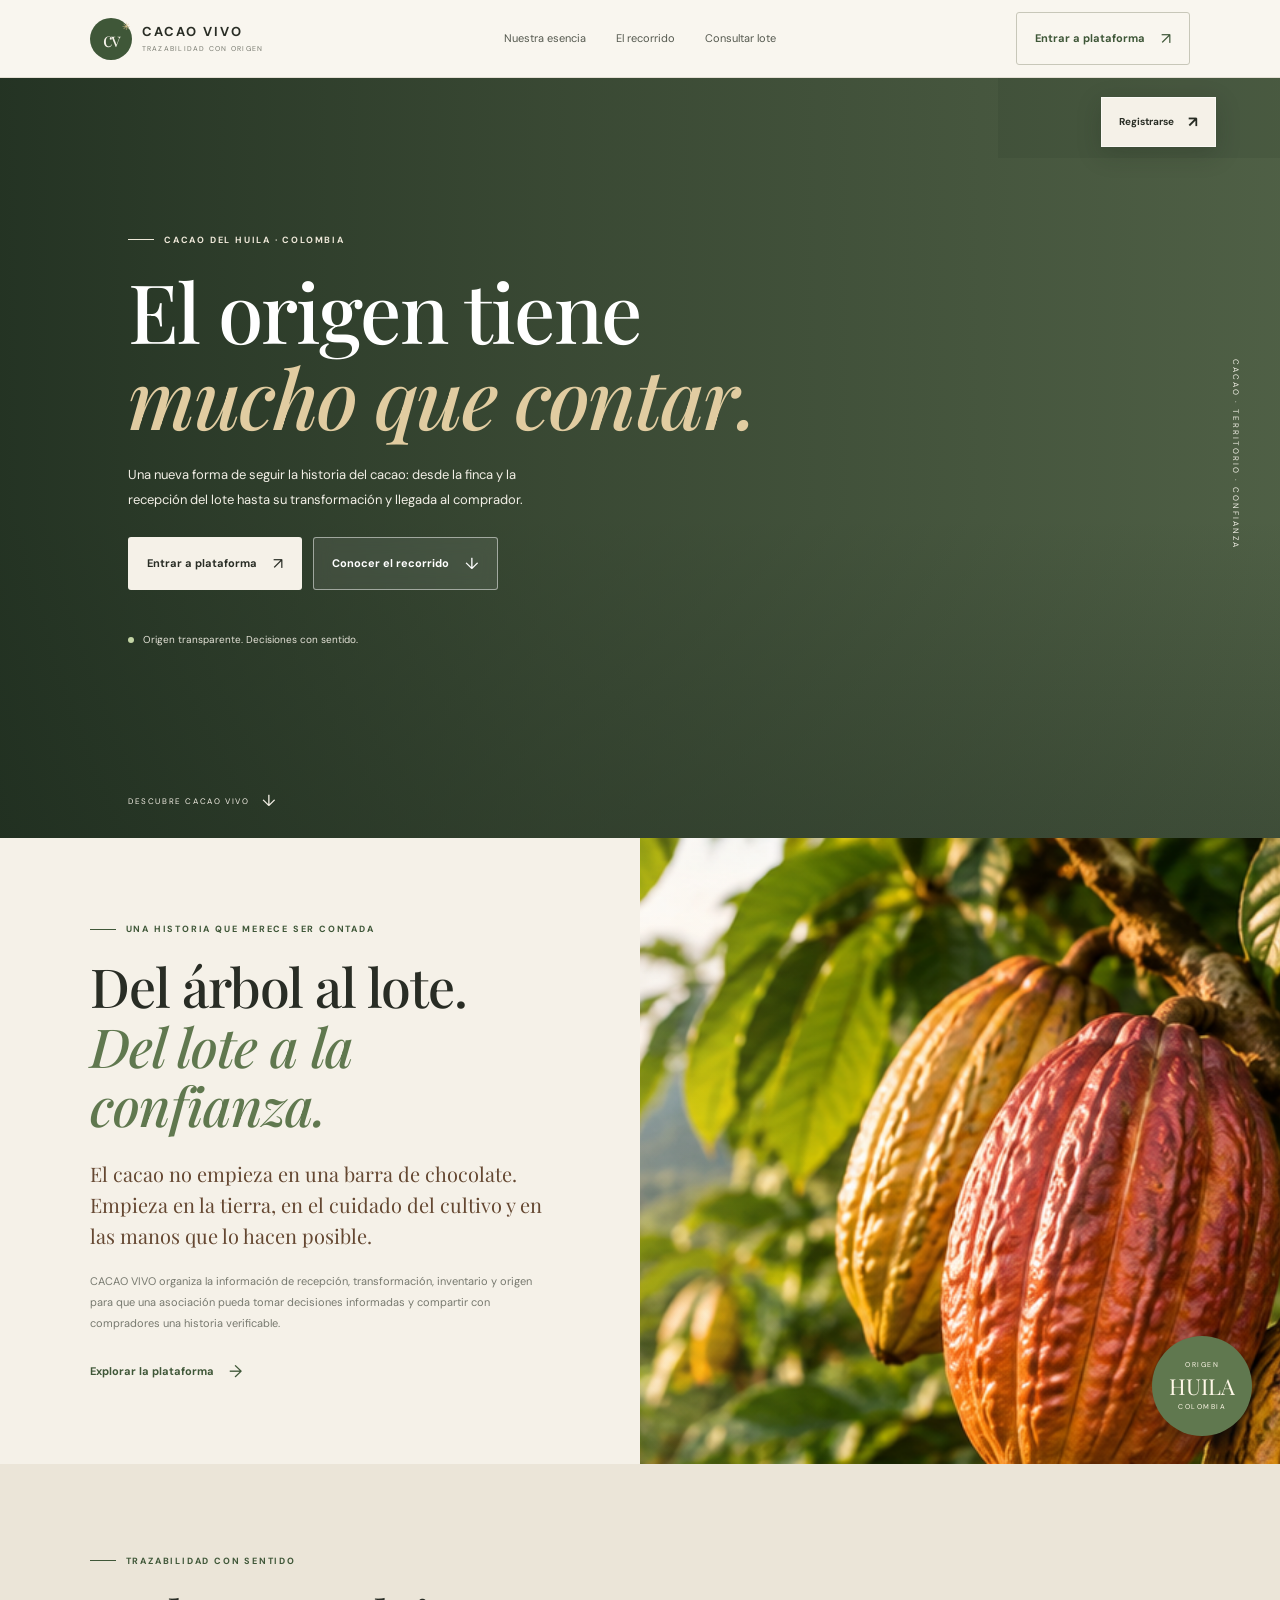
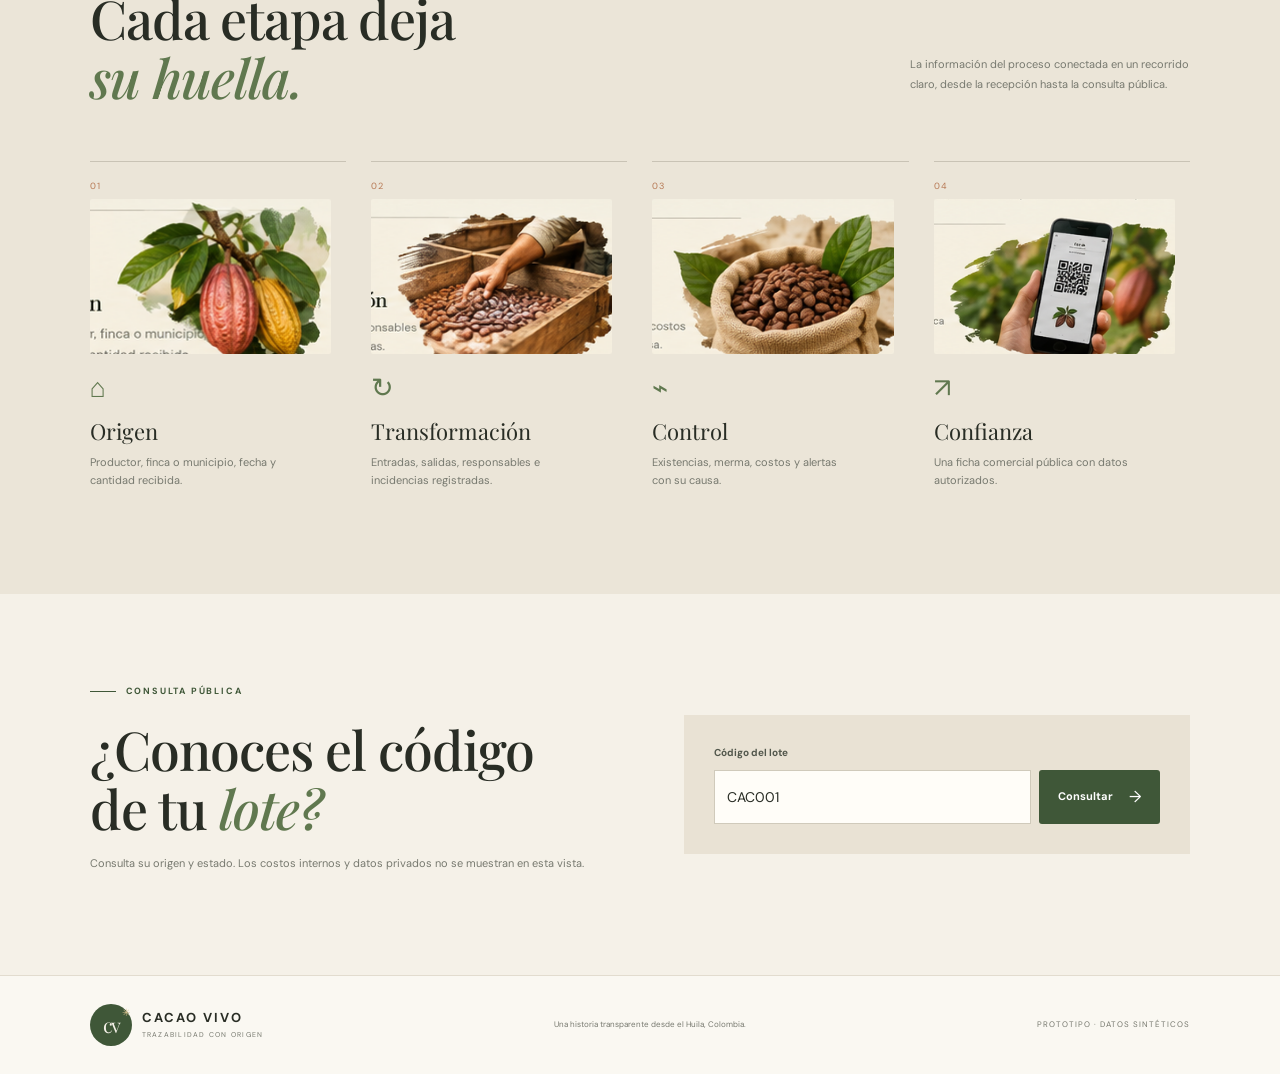
==== src/main/resources/static/index.html @ cb34a2dd "integracion" ====
<!doctype html>
<html lang="es">
<head>
  <meta charset="utf-8"><meta name="viewport" content="width=device-width, initial-scale=1">
  <meta name="theme-color" content="#f5f1e8">
  <title>CACAO VIVO | El origen importa</title>
  <link rel="preconnect" href="https://fonts.googleapis.com"><link rel="preconnect" href="https://fonts.gstatic.com" crossorigin>
  <link href="https://fonts.googleapis.com/css2?family=DM+Sans:wght@400;500;600;700&family=Playfair+Display:wght@500;600;700&display=swap" rel="stylesheet">
  <link rel="stylesheet" href="css/styles.css">
</head>
<body>
  <!-- PANTALLA 1: landing pública -->
  <div id="landingScreen" class="screen active">
    <header class="public-nav">
      <a class="brand" href="#inicio"><span class="brand-symbol">cv<span>✳</span></span><span><b>CACAO VIVO</b><small>TRAZABILIDAD CON ORIGEN</small></span></a>
      <nav><a href="#historia">Nuestra esencia</a><a href="#recorrido">El recorrido</a><a href="#consulta">Consultar lote</a></nav>
      <button class="btn btn-outline" data-enter>Entrar a plataforma <span>↗</span></button>
    </header>
    <main>
      <section class="landing-hero" id="inicio">
        <video class="landing-video" autoplay muted loop playsinline preload="metadata"><source src="assets/portada-cacao-vivo.mp4" type="video/mp4"></video>
        <div class="video-overlay"></div>
        <div class="watermark-zone" aria-hidden="true"></div>
        <button class="video-register" id="registerTop">Registrarse <span>↗</span></button>
        <div class="landing-hero-content">
          <p class="eyebrow light"><span></span> CACAO DEL HUILA · COLOMBIA</p>
          <h1>El origen tiene<br><em>mucho que contar.</em></h1>
          <p>Una nueva forma de seguir la historia del cacao: desde la finca y la recepción del lote hasta su transformación y llegada al comprador.</p>
          <div class="hero-buttons"><button class="btn btn-cream" data-enter>Entrar a plataforma <span>↗</span></button><a class="btn btn-glass" href="#recorrido">Conocer el recorrido <span>↓</span></a></div>
          <div class="hero-caption"><span class="live-dot"></span> Origen transparente. Decisiones con sentido.</div>
        </div>
        <div class="hero-vertical">CACAO · TERRITORIO · CONFIANZA</div>
        <a href="#historia" class="scroll-cue">DESCUBRE CACAO VIVO <span>↓</span></a>
      </section>

      <section class="story-section content-width" id="historia">
        <div class="story-copy"><p class="eyebrow"><span></span> UNA HISTORIA QUE MERECE SER CONTADA</p><h2>Del árbol al lote.<br><em>Del lote a la confianza.</em></h2><p class="lead">El cacao no empieza en una barra de chocolate. Empieza en la tierra, en el cuidado del cultivo y en las manos que lo hacen posible.</p><p class="muted">CACAO VIVO organiza la información de recepción, transformación, inventario y origen para que una asociación pueda tomar decisiones informadas y compartir con compradores una historia verificable.</p><button class="text-button" data-enter>Explorar la plataforma <span>→</span></button></div>
        <div class="story-photos"><img class="story-photo-main" src="assets/hero-cacao.png" alt="Mazorca de cacao madura creciendo en el árbol, rodeada de hojas verdes" loading="lazy"><div class="origin-badge"><small>ORIGEN</small><b>HUILA</b><small>COLOMBIA</small></div></div>
      </section>

      <section class="journey-section" id="recorrido">
        <div class="content-width"><div class="section-head"><div><p class="eyebrow"><span></span> TRAZABILIDAD CON SENTIDO</p><h2>Cada etapa deja<br><em>su huella.</em></h2></div><p class="muted">La información del proceso conectada en un recorrido claro, desde la recepción hasta la consulta pública.</p></div>
          <div class="journey-grid">
            <article><span class="journey-num">01</span><img class="journey-photo" src="assets/paso-origen.png" alt="Mazorca de cacao en el árbol" loading="lazy"><div class="journey-icon">⌂</div><h3>Origen</h3><p>Productor, finca o municipio, fecha y cantidad recibida.</p></article>
            <article><span class="journey-num">02</span><img class="journey-photo" src="assets/paso-transformacion.png" alt="Trabajo de selección y procesamiento de granos de cacao" loading="lazy"><div class="journey-icon">↻</div><h3>Transformación</h3><p>Entradas, salidas, responsables e incidencias registradas.</p></article>
            <article><span class="journey-num">03</span><img class="journey-photo" src="assets/paso-control.png" alt="Granos de cacao revisados y almacenados" loading="lazy"><div class="journey-icon">⌁</div><h3>Control</h3><p>Existencias, merma, costos y alertas con su causa.</p></article>
            <article><span class="journey-num">04</span><img class="journey-photo" src="assets/paso-confianza.png" alt="Consulta digital de la trazabilidad de un lote de cacao" loading="lazy"><div class="journey-icon">↗</div><h3>Confianza</h3><p>Una ficha comercial pública con datos autorizados.</p></article>
          </div>
        </div>
      </section>

      <section class="public-query content-width" id="consulta"><div><p class="eyebrow"><span></span> CONSULTA PÚBLICA</p><h2>¿Conoces el código<br>de tu <em>lote?</em></h2><p class="muted">Consulta su origen y estado. Los costos internos y datos privados no se muestran en esta vista.</p></div><form id="landingLookup" class="lookup-box"><label for="landingCode">Código del lote</label><div class="input-row"><input id="landingCode" value="CAC001" required placeholder="Ej. CAC001"><button class="btn btn-green" type="submit">Consultar <span>→</span></button></div><div id="landingResult" class="lookup-result" hidden></div></form></section>
    </main>
    <footer class="public-footer"><a class="brand" href="#inicio"><span class="brand-symbol">cv<span>✳</span></span><span><b>CACAO VIVO</b><small>TRAZABILIDAD CON ORIGEN</small></span></a><p>Una historia transparente desde el Huila, Colombia.</p><span>PROTOTIPO · DATOS SINTÉTICOS</span></footer>
  </div>

  <!-- PANTALLA 2+ : aplicación de gestión, con navegación entre pantallas -->
  <div id="appScreen" class="screen app-screen">
    <aside class="sidebar">
      <a class="brand side-brand" href="#" id="backHome"><span class="brand-symbol">cv<span>✳</span></span><span><b>CACAO VIVO</b><small>ESPACIO DE GESTIÓN</small></span></a>
      <div class="workspace-label">ASOCIACIÓN DEMO</div>
      <nav class="side-nav" aria-label="Menú de plataforma">
        <button class="side-link active" data-page="dashboard"><span>◫</span> Resumen</button>
        <button class="side-link" data-page="lots"><span>▤</span> Lotes e inventario</button>
        <button class="side-link" data-page="transform"><span>↻</span> Transformaciones</button>
        <button class="side-link" data-page="trace"><span>⌁</span> Trazabilidad</button>
        <button class="side-link" data-page="public"><span>⌗</span> Ficha pública / QR</button>
        <button class="side-link" data-page="alerts"><span>!</span> Alertas</button>
        <button class="side-link" data-page="audit"><span>◷</span> Historial de auditoría</button>
      </nav>
      <div class="sidebar-bottom"><div class="user-avatar">AD</div><div><b id="sidebarUser">Administrador demo</b><small>Modo demostración</small></div><button id="switchRole" title="Cambiar rol demo">⌄</button></div>
    </aside>
    <div class="app-main">
      <header class="app-topbar"><div><button class="mobile-menu" id="mobileMenu">☰</button><span class="crumb">CACAO VIVO <span>/</span> <b id="pageCrumb">Resumen</b></span></div><div class="topbar-right"><span class="demo-tag"><i></i> DATOS DE DEMOSTRACIÓN</span><button class="avatar-btn" id="userMenu">AD</button></div></header>
      <main class="app-content">
        <section class="app-page active" id="page-dashboard">
          <div class="page-title-row"><div><p class="eyebrow"><span></span> VISTA GENERAL</p><h1>Buenos días, <em id="welcomeRole">administrador.</em></h1><p class="muted">Aquí tienes el estado actual de los lotes y sus procesos.</p></div><button class="btn btn-green" data-page-go="lots">+ Registrar lote</button></div>
          <div class="stat-grid"><article><span>Lotes registrados</span><strong id="statLots">03</strong><small>Identificadores únicos</small></article><article><span>Existencia disponible</span><strong id="statAvailable">330 <i>kg</i></strong><small>Según operaciones registradas</small></article><article><span>Alertas activas</span><strong id="statAlerts">01</strong><small>Reglas de demostración</small></article><article><span>Margen del ejemplo</span><strong>20<i>%</i></strong><small>Supuesto oficial del reto</small></article></div>
          <div class="dashboard-grid"><section class="surface"><div class="surface-head"><div><span class="overline">INVENTARIO</span><h2>Existencias por lote</h2></div><button class="text-button" data-page-go="lots">Ver todos →</button></div><div id="dashboardInventory" class="inventory-list"></div></section><section class="surface"><div class="surface-head"><div><span class="overline">REQUIEREN ATENCIÓN</span><h2>Alertas recientes</h2></div><span class="alert-number" id="alertNumber">01</span></div><div id="dashboardAlerts" class="alert-list"></div><button class="text-button" data-page-go="alerts">Revisar alertas →</button></section></div>
          <section class="surface recent-surface"><div class="surface-head"><div><span class="overline">ACCESO RÁPIDO</span><h2>Continúa tu trabajo</h2></div></div><div class="quick-actions"><button data-page-go="lots"><span>▤</span><b>Registrar recepción</b><small>Crear un lote de cacao</small></button><button data-page-go="transform"><span>↻</span><b>Transformar lote</b><small>Registrar entradas y salidas</small></button><button data-page-go="trace"><span>⌁</span><b>Consultar trazabilidad</b><small>Ver el recorrido del lote</small></button><button data-page-go="public"><span>⌗</span><b>Ficha comercial</b><small>Preparar consulta pública</small></button></div></section>
        </section>
        <section class="app-page" id="page-lots">
          <div class="page-title-row"><div><p class="eyebrow"><span></span> RECEPCIÓN E INVENTARIO</p><h1>Lotes de <em>cacao.</em></h1><p class="muted">Registra la recepción y controla las cantidades disponibles.</p></div><button class="btn btn-green" id="openLotForm">+ Registrar lote</button></div>
          <section class="surface"><div class="toolbar"><input id="lotSearch" placeholder="Buscar por código, productor u origen..." aria-label="Buscar lote"><select id="lotStatus"><option value="">Todos los estados</option><option>Pendiente</option><option>Liberado</option><option>Bloqueado</option></select><button class="btn btn-outline" id="exportCsv">Exportar CSV ↓</button></div><div class="table-scroll"><table><thead><tr><th>CÓDIGO</th><th>PRODUCTOR</th><th>ORIGEN</th><th>RECIBIDO</th><th>DISPONIBLE</th><th>ESTADO</th><th>DETALLE</th></tr></thead><tbody id="lotsTable"></tbody></table></div></section>
          <section class="surface register-surface"><div><span class="overline">REGISTRO NUEVO</span><h2>¿Llegó un nuevo lote?</h2><p class="muted">Completa la información de recepción. Los campos obligatorios deben estar validados antes de guardar.</p></div><button class="btn btn-green" id="openLotForm2">Registrar recepción <span>→</span></button></section>
        </section>
        <section class="app-page" id="page-transform">
          <div class="page-title-row"><div><p class="eyebrow"><span></span> PROCESO AGROINDUSTRIAL</p><h1>Transformación de <em>cacao.</em></h1><p class="muted">Registra una etapa vinculada a su lote de origen y revisa sus indicadores.</p></div></div>
          <div class="two-col"><section class="surface"><span class="overline">NUEVA OPERACIÓN</span><h2>Datos de transformación</h2><form id="transformForm" class="form-stack"><label>Lote de origen<select id="transformLot" required></select></label><div class="form-pair"><label>Etapa<input id="transformStage" value="Secado y selección" required></label><label>Responsable<input id="transformResponsible" value="Operador demo" required></label></div><div class="form-pair"><label>Entrada (kg)<input id="transformInput" type="number" min=".01" step=".01" value="100" required></label><label>Salida (kg)<input id="transformOutput" type="number" min="0" step=".01" value="80" required></label></div><label>Costo total de etapa (COP)<input id="transformCost" type="number" min="0" value="1600000" required></label><label>Incidencias o justificación<textarea id="transformIncident" rows="3" placeholder="Obligatorio si la salida supera la entrada"></textarea></label><button class="btn btn-green" type="submit">Guardar transformación <span>→</span></button><small class="fine-print">Modo demo local. El control de inventario definitivo debe ejecutarse también en el backend.</small></form></section>
          <section class="surface calc-surface"><span class="overline">INDICADORES CALCULADOS</span><h2>Balance de la etapa</h2><div class="calc-line"><span>Merma estimada</span><b id="calcMerma">20%</b></div><div class="calc-bar"><span id="calcMermaBar"></span></div><div class="calc-line"><span>Costo unitario</span><b id="calcUnitCost">$20.000/kg</b></div><label class="price-label">Precio hipotético de venta (COP/kg)<input id="salePrice" type="number" value="25000" min="0"></label><div class="calc-line"><span>Margen sobre venta</span><b id="calcMargin">20%</b></div><p class="formula-box">Merma = (entrada − salida) ÷ entrada × 100. Costo unitario = costo ÷ salida vendible. Margen = (precio − costo unitario) ÷ precio × 100. El umbral de 15% es una regla del reto, no un estándar de calidad.</p><div id="calcWarning" class="warning-box" hidden></div></section></div>
          <section class="surface"><div class="surface-head"><div><span class="overline">OPERACIONES REGISTRADAS</span><h2>Historial de transformación</h2></div></div><div class="table-scroll"><table><thead><tr><th>LOTE</th><th>ETAPA</th><th>ENTRADA</th><th>SALIDA</th><th>MERMA</th><th>COSTO</th></tr></thead><tbody id="transformTable"></tbody></table></div></section>
        </section>
        <section class="app-page" id="page-trace">
          <div class="page-title-row"><div><p class="eyebrow"><span></span> RECORRIDO DEL PRODUCTO</p><h1>Trazabilidad <em>visual.</em></h1><p class="muted">Reconstruye la historia de un lote desde su recepción hasta el estado actual.</p></div></div>
          <section class="surface trace-search-surface"><form id="traceForm"><label for="traceCode">Código de lote</label><div class="input-action"><input id="traceCode" value="CAC001" required placeholder="Ej. CAC001"><button class="btn btn-green">Consultar recorrido <span>→</span></button></div></form></section><section class="surface trace-output" id="traceOutput"></section>
        </section>
        <section class="app-page" id="page-public">
          <div class="page-title-row"><div><p class="eyebrow"><span></span> INFORMACIÓN PARA COMPRADORES</p><h1>Ficha pública <em>del lote.</em></h1><p class="muted">Vista pública con origen y estado; no incluye costos internos ni datos privados.</p></div></div>
          <div class="two-col"><section class="surface"><span class="overline">CONSULTA DE PRODUCTO</span><h2>Busca un lote</h2><form id="publicForm" class="form-stack"><label>Código de lote<input id="publicCode" value="CAC001" required></label><button class="btn btn-green">Generar ficha pública <span>→</span></button></form><div id="publicCard" class="public-card" hidden></div></section><section class="surface qr-surface"><span class="overline">ACCESO RÁPIDO</span><h2>Consulta por QR</h2><div id="qrPattern" class="qr-pattern"><span>CV</span></div><p class="muted">La vista QR es ilustrativa. Para que sea escaneable debe generarse con una URL pública desplegada.</p><button id="generateQr" class="btn btn-outline">Preparar vista QR ↗</button><p id="qrMessage" class="fine-print"></p></section></div>
        </section>
        <section class="app-page" id="page-alerts">
          <div class="page-title-row"><div><p class="eyebrow"><span></span> CONTROL Y PREVENCIÓN</p><h1>Alertas para <em>decidir.</em></h1><p class="muted">Cada alerta indica qué regla se activó y por qué requiere atención.</p></div></div><section class="surface"><div class="surface-head"><div><span class="overline">CENTRO DE ALERTAS</span><h2>Estado de los registros</h2></div></div><div id="fullAlerts" class="alert-list"></div></section>
        </section>
        <section class="app-page" id="page-audit">
          <div class="page-title-row"><div><p class="eyebrow"><span></span> REGISTRO DE ACTIVIDAD</p><h1>Historial de <em>auditoría.</em></h1><p class="muted">Consulta quién hizo un cambio, cuándo ocurrió y qué información afectó.</p></div></div><section class="surface"><div class="table-scroll"><table><thead><tr><th>FECHA</th><th>USUARIO</th><th>ACCIÓN</th><th>ELEMENTO</th><th>DETALLE</th></tr></thead><tbody id="auditTable"></tbody></table></div></section></section>
      </main>
    </div>
  </div>

  <div id="loginModal" class="modal" hidden><div class="modal-card auth-card"><button class="modal-close" data-close-modal="loginModal">×</button><p class="eyebrow"><span></span> ACCESO PRIVADO</p><h2>Entrar a <em>plataforma.</em></h2><p class="muted">Selecciona el perfil técnico autorizado para continuar.</p><div class="role-picker"><button type="button" class="role-choice selected" data-login-role="Administrador"><span>♙</span><b>Administrador</b><small>Gestión completa</small></button><button type="button" class="role-choice" data-login-role="Operador"><span>▤</span><b>Operador</b><small>Gestión operativa</small></button></div><form id="loginForm" class="form-stack"><label>Correo electrónico<input id="loginEmail" type="email" autocomplete="username" placeholder="demo@cacaovivo.co" required></label><label>Contraseña<input id="loginPassword" type="password" autocomplete="current-password" placeholder="Contraseña de demostración" required></label><button class="btn btn-green">Iniciar sesión <span>→</span></button></form><details class="demo-credentials"><summary>Acceso para demostración</summary><p><b>Administrador:</b> admin@cacaovivo.co / CacaoDemo2026</p><p><b>Operador:</b> operador@cacaovivo.co / OperadorDemo2026</p><small>Credenciales ficticias para la presentación. No usar en producción.</small></details><p class="fine-print">Los compradores no necesitan iniciar sesión. Pueden consultar la trazabilidad desde la página pública.</p></div></div>
  <div id="registerModal" class="modal" hidden><div class="modal-card"><button class="modal-close" data-close-modal="registerModal">×</button><p class="eyebrow"><span></span> CREA TU CUENTA</p><h2>Conecta con el <em>origen.</em></h2><p class="muted">Registro público para compradores. Las cuentas técnicas son autorizadas por la asociación.</p><form id="registerForm" class="form-stack"><label>Nombre completo<input id="registerName" autocomplete="name" required></label><label>Correo electrónico<input id="registerEmail" type="email" autocomplete="email" required></label><div class="form-pair"><label>Teléfono de contacto<input id="registerPhone" type="tel" autocomplete="tel" placeholder="300 000 0000" required></label><label>Tipo de comprador<select id="registerBuyerType" required><option value="">Selecciona una opción</option><option>Persona natural</option><option>Comercio / tienda</option><option>Empresa</option><option>Distribuidor</option></select></label></div><label>Ciudad o municipio<input id="registerCity" autocomplete="address-level2" required></label><label>Contraseña<input id="registerPassword" type="password" minlength="8" autocomplete="new-password" required></label><label>Confirmar contraseña<input id="registerPasswordConfirm" type="password" minlength="8" autocomplete="new-password" required></label><button class="btn btn-green">Crear cuenta de comprador <span>→</span></button><small class="fine-print">Demo local: la cuenta se guarda en este navegador y no se crea en el backend.</small></form></div></div>
  <div id="lotModal" class="modal" hidden><div class="modal-card"><button class="modal-close" data-close-modal="lotModal">×</button><p class="eyebrow"><span></span> RECEPCIÓN DE CACAO</p><h2>Registrar <em>lote.</em></h2><form id="lotForm" class="form-stack"><label>Código único<input id="newCode" placeholder="Ej. CAC004" required></label><label>Productor<input id="newProducer" required></label><label>Municipio de origen<input id="newOrigin" required></label><div class="form-pair"><label>Fecha<input id="newDate" type="date" required></label><label>Cantidad recibida (kg)<input id="newQty" type="number" min=".01" step=".01" required></label></div><label>Notas<input id="newNotes"></label><button class="btn btn-green">Guardar lote <span>→</span></button></form></div></div>
  <div id="detailModal" class="modal" hidden><div class="modal-card"><button class="modal-close" data-close-modal="detailModal">×</button><div id="detailContent"></div></div></div>
  <div id="toast" class="toast" role="status" aria-live="polite"></div>
  <script src="js/app.js"></script>
</body></html>
---- src/main/resources/static/css/styles.css ----
:root{--cream:#f5f1e8;--paper:#fffdf7;--sand:#e6dcc9;--cocoa:#654832;--ink:#292d25;--muted:#77796f;--green:#60784f;--green-dark:#3f5738;--sage:#dfe6d7;--clay:#b77954;--line:#e2dccf;--gold:#d9c18e;--serif:"Playfair Display",Georgia,serif;--sans:"DM Sans",Arial,sans-serif;--shadow:0 20px 60px #2c2b2214}*{box-sizing:border-box}html{scroll-behavior:smooth}body{margin:0;background:var(--cream);color:var(--ink);font:14px/1.6 var(--sans)}button,input,select,textarea{font:inherit}button,a{-webkit-tap-highlight-color:transparent}button{cursor:pointer}a{color:inherit;text-decoration:none}.screen{display:none}.screen.active{display:block}.content-width{width:min(1160px,86%);margin:auto}.brand{display:flex;align-items:center;gap:10px;line-height:1.2}.brand-symbol{width:42px;height:42px;display:grid;place-items:center;border-radius:50%;background:var(--green-dark);color:var(--cream);font:20px var(--serif);position:relative;letter-spacing:-2px;flex-shrink:0}.brand-symbol span{position:absolute;right:4px;top:2px;color:var(--gold);font:10px var(--sans)}.brand b{display:block;font-size:13px;letter-spacing:2px}.brand small{display:block;font-size:7px;letter-spacing:1.25px;color:var(--muted);margin-top:5px}.public-nav{height:78px;display:flex;align-items:center;justify-content:space-between;padding:0 7%;background:#f9f6ef;position:sticky;top:0;z-index:30;border-bottom:1px solid #e4dfd4}.public-nav nav{display:flex;gap:30px;font-size:11px;color:#55594f}.public-nav nav a:hover{color:var(--clay)}.btn{border:1px solid transparent;display:inline-flex;align-items:center;justify-content:center;gap:16px;padding:13px 18px;font-size:11px;font-weight:700;border-radius:3px;transition:.2s;white-space:nowrap}.btn:hover{transform:translateY(-2px)}.btn span{font-size:16px;font-weight:400}.btn-outline{border-color:#c8c7b9;background:transparent;color:var(--green-dark)}.btn-green{background:var(--green-dark);color:white}.btn-green:hover{background:var(--cocoa)}.btn-cream{background:var(--cream);color:var(--ink)}.btn-glass{background:#ffffff15;border-color:#ffffff80;color:white;backdrop-filter:blur(8px)}.landing-hero{height:min(760px,calc(100vh - 78px));min-height:600px;position:relative;display:flex;align-items:center;overflow:hidden;background:#526348;color:white;isolation:isolate}.landing-video,.video-overlay{position:absolute;inset:0;width:100%;height:100%;object-fit:cover;z-index:-2}.video-overlay{z-index:-1;background:linear-gradient(90deg,#1c2b1dd9 0%,#2432228a 43%,#25312212 100%),linear-gradient(0deg,#1a251b52,transparent 42%)}.watermark-zone{position:absolute;right:0;top:0;width:clamp(180px,22vw,300px);height:80px;background:#26332320}.video-register{position:absolute;z-index:4;right:5%;top:19px;background:var(--cream);color:var(--ink);border:1px solid #fff9;padding:12px 17px;display:flex;gap:14px;align-items:center;font-size:10px;font-weight:700;box-shadow:0 7px 25px #17211738}.video-register span{font-size:15px}.landing-hero-content{width:min(640px,78%);margin-left:10%;padding:30px 0 65px}.eyebrow{display:flex;align-items:center;gap:10px;color:var(--green-dark);font-size:9px;letter-spacing:1.8px;font-weight:700;margin:0 0 20px}.eyebrow>span{width:26px;height:1px;background:currentColor}.eyebrow.light{color:#eee8d9}.landing-hero h1{font:500 clamp(47px,6.4vw,82px)/1.05 var(--serif);letter-spacing:-1.8px;margin:0}.landing-hero h1 em{color:#e1cca1}.landing-hero-content>p:not(.eyebrow){max-width:445px;font-size:13px;line-height:1.9;color:#f2efe6;margin:24px 0}.hero-buttons{display:flex;gap:11px;flex-wrap:wrap}.hero-caption{margin-top:42px;display:flex;align-items:center;gap:9px;color:#e5e3d8;font-size:10px}.live-dot{width:6px;height:6px;border-radius:50%;background:#c3d4a5}.hero-vertical{position:absolute;right:3%;bottom:38%;writing-mode:vertical-rl;font-size:8px;letter-spacing:2px;color:#f2f0e6}.scroll-cue{position:absolute;bottom:24px;left:10%;font-size:8px;letter-spacing:1.6px;color:#f2eee4;display:flex;gap:13px;align-items:center}.scroll-cue span{font-size:16px}.story-section{display:grid;grid-template-columns:1fr 1fr;gap:8%;align-items:center;padding-top:105px;padding-bottom:110px}.story-copy h2,.section-head h2,.public-query h2{font:500 clamp(34px,4.2vw,55px)/1.1 var(--serif);letter-spacing:-1px;margin:0 0 24px;color:var(--ink)}h2 em{font-weight:500;color:var(--green)}.lead{font:20px/1.55 var(--serif);color:var(--cocoa);max-width:490px}.muted{font-size:11px;color:var(--muted);line-height:1.9}.story-copy>.muted{max-width:470px;margin:16px 0 25px}.text-button{border:0;background:none;color:var(--green-dark);font-size:11px;font-weight:700;padding:0;display:inline-flex;gap:15px;align-items:center}.text-button span{font-size:17px;font-weight:400}.story-photos{position:relative;min-height:430px}.story-photos img{object-fit:cover;position:absolute}.story-photo-main{width:78%;height:360px;right:6%;top:0;border-radius:160px 160px 3px 3px}.story-photo-inset{width:42%;height:195px;left:0;bottom:0;border:8px solid var(--cream)}.origin-badge{position:absolute;right:0;bottom:40px;width:100px;height:100px;border-radius:50%;background:var(--green);color:#fff8e8;display:flex;flex-direction:column;align-items:center;justify-content:center;box-shadow:0 12px 30px #34412d2b}.origin-badge small{font-size:7px;letter-spacing:1.5px}.origin-badge b{font:22px var(--serif)}.journey-section{background:#ebe5d8;padding:90px 0}.section-head{display:flex;justify-content:space-between;align-items:flex-end;gap:30px;margin-bottom:55px}.section-head h2{margin:0}.section-head>.muted{max-width:280px}.journey-grid{display:grid;grid-template-columns:repeat(4,1fr);gap:25px}.journey-grid article{border-top:1px solid #c9c3b5;padding:17px 15px 15px 0;position:relative}.journey-num{font-size:9px;color:var(--clay);letter-spacing:1px}.journey-icon{font-size:27px;color:var(--green);margin:19px 0 10px}.journey-grid h3{font:22px var(--serif);margin:0 0 8px}.journey-grid p{font-size:11px;color:var(--muted);max-width:200px;margin:0}.public-query{display:grid;grid-template-columns:1fr 1fr;gap:8%;align-items:center;padding-top:90px;padding-bottom:90px}.public-query h2{margin-bottom:16px}.lookup-box{background:#e9e2d4;padding:30px}.lookup-box label,.form-stack label{display:flex;flex-direction:column;gap:7px;font-size:10px;font-weight:700;color:#52574c}.input-row{display:flex;gap:8px;margin-top:9px}.input-row input,.lookup-box input{min-width:0;flex:1;border:1px solid #d0cabb;background:#fffdf8;padding:12px;color:var(--ink)}.lookup-result{margin-top:16px;padding:15px;background:#fffdf8;border-left:3px solid var(--green);font-size:11px}.lookup-result p{margin:4px 0;color:var(--muted)}.public-footer{display:flex;justify-content:space-between;align-items:center;padding:28px 7%;background:#faf8f2;gap:20px;border-top:1px solid var(--line)}.public-footer p,.public-footer>span{font-size:8px;color:var(--muted)}.public-footer>span{letter-spacing:1px}
.app-screen.active{display:flex;min-height:100vh;background:#f6f4ed}.sidebar{width:248px;background:#e9e6da;border-right:1px solid #dcd8ca;display:flex;flex-direction:column;flex-shrink:0;min-height:100vh;padding:24px 15px 16px;position:sticky;top:0;height:100vh}.side-brand{padding:0 8px 27px;border-bottom:1px solid #d4d0c3}.workspace-label{font-size:8px;letter-spacing:1.5px;color:#85877b;font-weight:700;padding:23px 10px 12px}.side-nav{display:flex;flex-direction:column;gap:5px}.side-link{border:0;background:transparent;color:#5f6358;display:flex;align-items:center;gap:12px;padding:12px 12px;text-align:left;border-radius:4px;font-size:11px}.side-link>span{width:20px;font-size:17px;text-align:center;color:#75826a}.side-link:hover{background:#f4f2e9}.side-link.active{background:var(--green-dark);color:white}.side-link.active>span{color:#e4d4a8}.sidebar-bottom{margin-top:auto;padding:14px 6px 0;border-top:1px solid #d4d0c3;display:flex;align-items:center;gap:9px}.user-avatar,.avatar-btn{width:34px;height:34px;border-radius:50%;display:grid;place-items:center;background:#d6dfcb;color:var(--green-dark);font-size:10px;font-weight:700;flex-shrink:0}.sidebar-bottom b{display:block;font-size:9px}.sidebar-bottom small{font-size:8px;color:var(--muted)}.sidebar-bottom button{margin-left:auto;border:0;background:none;color:var(--muted)}.app-main{flex:1;min-width:0}.app-topbar{height:67px;background:#fffdf8;border-bottom:1px solid #e5e0d5;display:flex;align-items:center;justify-content:space-between;padding:0 34px;position:sticky;top:0;z-index:10}.crumb{font-size:10px;color:#85877c}.crumb span{padding:0 9px;color:#c3bdaf}.crumb b{color:var(--ink)}.topbar-right{display:flex;align-items:center;gap:18px}.demo-tag{font-size:8px;letter-spacing:1px;color:#74796a;display:flex;align-items:center;gap:7px}.demo-tag i{width:6px;height:6px;border-radius:50%;background:#91a779}.avatar-btn{border:0}.mobile-menu{display:none;border:0;background:none;font-size:18px}.app-content{padding:36px clamp(20px,4vw,54px) 70px;max-width:1600px;margin:auto}.app-page{display:none}.app-page.active{display:block}.page-title-row{display:flex;align-items:flex-end;justify-content:space-between;gap:20px;margin-bottom:28px}.page-title-row .eyebrow{margin-bottom:12px}.page-title-row h1{font:500 clamp(29px,3.4vw,43px)/1.1 var(--serif);margin:0 0 9px;letter-spacing:-.8px}.page-title-row h1 em{color:var(--green)}.page-title-row .muted{margin:0}.stat-grid{display:grid;grid-template-columns:repeat(4,1fr);gap:13px;margin-bottom:20px}.stat-grid article{background:#fffdf8;border:1px solid #e8e3d8;padding:20px}.stat-grid article>span{display:block;font-size:10px;color:var(--muted)}.stat-grid strong{font:32px var(--serif);display:block;margin:8px 0;color:var(--green-dark)}.stat-grid strong i{font:11px var(--sans)}.stat-grid small{font-size:8px;color:#96978d}.dashboard-grid{display:grid;grid-template-columns:1.15fr 1fr;gap:15px}.surface{background:#fffdf8;border:1px solid #e8e3d8;padding:23px;margin-bottom:16px;min-width:0}.surface-head{display:flex;justify-content:space-between;align-items:center;gap:12px;margin-bottom:19px}.overline{font-size:8px;font-weight:700;letter-spacing:1.4px;color:var(--green)}.surface h2{font:22px var(--serif);margin:5px 0 0}.inventory-list{display:flex;flex-direction:column;gap:17px}.inventory-row{display:grid;grid-template-columns:70px 1fr 65px;gap:12px;align-items:center;font-size:10px}.inventory-row b{font-size:10px}.inventory-track{height:7px;background:#ece8de}.inventory-track span{display:block;height:100%;background:var(--green)}.text-button{cursor:pointer}.alert-list{display:flex;flex-direction:column;gap:10px}.alert-item{display:flex;gap:10px;padding:12px;background:#faf3e6;border-left:2px solid #c68b5e}.alert-icon{width:24px;height:24px;border-radius:50%;display:grid;place-items:center;background:#f0dfca;color:#875831;flex-shrink:0}.alert-item b{display:block;font-size:10px}.alert-item p{font-size:9px;line-height:1.6;color:var(--muted);margin:3px 0 0}.alert-number{background:#f0e0ce;color:#895a36;border-radius:50%;width:27px;height:27px;display:grid;place-items:center;font-size:10px}.recent-surface{margin-top:2px}.quick-actions{display:grid;grid-template-columns:repeat(4,1fr);gap:10px}.quick-actions button{background:#f8f6ef;border:1px solid #e9e3d7;padding:16px;text-align:left;display:flex;flex-direction:column;align-items:flex-start;gap:6px;color:var(--ink)}.quick-actions button:hover{border-color:#9aa98a;background:#f1f3e9}.quick-actions button>span{font-size:21px;color:var(--green);margin-bottom:6px}.quick-actions b{font-size:10px}.quick-actions small{font-size:8px;color:var(--muted)}.toolbar{display:flex;gap:9px;margin-bottom:16px}.toolbar input{flex:1;min-width:100px}.toolbar input,.toolbar select,.form-stack input,.form-stack select,.form-stack textarea,.price-label input{border:1px solid #d9d3c6;background:#fffefa;padding:12px;font-size:11px;color:var(--ink);border-radius:2px}.table-scroll{overflow:auto;width:100%}table{border-collapse:collapse;width:100%;font-size:10px;white-space:nowrap}th{text-align:left;background:#f4f1e8;color:#85867a;font-size:8px;letter-spacing:.7px;padding:12px}td{padding:13px 12px;border-bottom:1px solid #eee9df}td:first-child{font-weight:700;color:var(--green-dark)}.status{display:inline-flex;padding:5px 8px;background:#e4eadc;color:#40553b;font-size:8px;border-radius:2px}.status.blocked{background:#f4dfd4;color:#914d34}.table-action{border:0;background:none;color:var(--green-dark);font-size:10px;font-weight:700}.register-surface{display:flex;align-items:center;justify-content:space-between;gap:20px;background:#e8e9dc}.register-surface h2{font-size:25px}.register-surface p{max-width:500px}.two-col{display:grid;grid-template-columns:1fr 1fr;gap:16px;align-items:start}.form-stack{display:flex;flex-direction:column;gap:13px;margin-top:20px}.form-stack input,.form-stack select,.form-stack textarea{width:100%;margin-top:0}.form-pair{display:grid;grid-template-columns:1fr 1fr;gap:12px}.fine-print{font-size:8px;line-height:1.7;color:#8c8d82;margin:0}.calc-surface{background:#e9e5d9}.calc-surface h2{margin-bottom:25px}.calc-line{display:flex;justify-content:space-between;align-items:center;gap:10px;margin:17px 0}.calc-line>span{font-size:10px;color:#6f7166}.calc-line b{font:22px var(--serif);color:var(--green-dark)}.calc-bar{height:7px;background:#d5d0c2;margin:9px 0 24px}.calc-bar span{display:block;height:100%;background:var(--clay);width:20%}.price-label{display:flex;flex-direction:column;gap:7px;font-size:10px;font-weight:700;margin:20px 0}.formula-box{background:#f5f1e8;padding:12px;font-size:9px;color:#737568;line-height:1.7}.warning-box{background:#f5e2d6;color:#8b4c31;padding:11px;font-size:10px;margin-top:12px}.trace-search-surface form{max-width:540px}.trace-search-surface label{font-size:10px;font-weight:700}.input-action{display:flex;gap:8px;margin-top:8px}.input-action input{flex:1;min-width:0;padding:12px;border:1px solid #d9d3c6;background:#fffefa}.trace-output h2{font:25px var(--serif)}.trace-meta{font-size:10px;color:var(--muted)}.timeline{display:grid;grid-template-columns:repeat(3,1fr);gap:14px;margin-top:24px}.timeline-item{border-top:2px solid var(--sage);padding:15px 10px 0 0}.timeline-item b{display:block;font-size:11px}.timeline-item p{font-size:10px;color:var(--muted);margin:6px 0}.public-card{border-left:3px solid var(--green);background:#f7f5ed;padding:18px;margin-top:18px}.public-card h3{font:22px var(--serif);margin:5px 0}.public-card p{font-size:10px;color:var(--muted)}.qr-surface{text-align:center}.qr-pattern{margin:25px auto;width:125px;height:125px;display:grid;place-items:center;background-color:#fff;background-image:repeating-conic-gradient(#3f5738 0% 25%,#fff 0% 50%);background-size:12px 12px;border:8px solid #fff;box-shadow:0 0 0 1px #ddd7c9}.qr-pattern span{background:#fff;padding:7px;color:var(--green-dark);font-size:11px;font-weight:700}.modal[hidden]{display:none}.modal{position:fixed;inset:0;background:#1c251e9c;z-index:80;display:grid;place-items:center;padding:20px;overflow:auto}.modal-card{position:relative;background:var(--paper);width:min(480px,100%);padding:36px;box-shadow:var(--shadow);max-height:90vh;overflow:auto}.modal-card h2{font:32px var(--serif);margin:0 0 14px}.modal-card h2 em{color:var(--green)}.modal-close{position:absolute;right:13px;top:9px;border:0;background:none;font-size:27px;color:var(--muted)}.toast{position:fixed;z-index:100;right:22px;bottom:22px;background:#303d2c;color:#fffdf6;padding:13px 17px;font-size:11px;box-shadow:var(--shadow);opacity:0;transform:translateY(12px);pointer-events:none;transition:.2s;max-width:calc(100% - 44px)}.toast.show{opacity:1;transform:translateY(0)}
@media(max-width:1050px){.sidebar{width:220px}.app-content{padding:28px 22px}.stat-grid{grid-template-columns:repeat(2,1fr)}.quick-actions{grid-template-columns:repeat(2,1fr)}.public-nav{padding:0 4%}.story-section{gap:5%}}
@media(max-width:760px){.public-nav{height:70px;padding:0 5%}.public-nav nav{display:none}.public-nav .btn{font-size:9px;padding:10px}.landing-hero{height:calc(90svh - 70px);min-height:600px}.landing-hero-content{margin-left:7%;width:86%}.landing-hero h1{font-size:clamp(44px,11vw,66px)}.hero-vertical{display:none}.scroll-cue{left:7%}.story-section{grid-template-columns:1fr;padding-top:70px;padding-bottom:75px;gap:35px}.story-photos{min-height:360px}.story-photo-main{height:300px}.story-photo-inset{height:160px}.journey-section{padding:65px 0}.section-head{align-items:flex-start;flex-direction:column;gap:12px;margin-bottom:35px}.journey-grid{grid-template-columns:1fr 1fr;gap:25px 18px}.public-query{grid-template-columns:1fr;gap:20px;padding-top:65px;padding-bottom:65px}.public-footer{flex-wrap:wrap;padding:25px 5%}.public-footer p{order:3;width:100%;margin:0}.public-footer>span{margin-left:auto}.app-screen.active{display:block}.sidebar{position:fixed;z-index:50;left:-260px;top:0;bottom:0;height:100vh;transition:left .25s;box-shadow:var(--shadow)}.sidebar.open{left:0}.app-topbar{height:60px;padding:0 15px}.mobile-menu{display:inline-block;margin-right:10px}.crumb{font-size:9px}.demo-tag{display:none}.app-content{padding:25px 14px 55px}.page-title-row{align-items:flex-start;flex-direction:column;gap:15px}.page-title-row h1{font-size:34px}.stat-grid{gap:8px}.stat-grid article{padding:14px}.stat-grid strong{font-size:27px}.dashboard-grid,.two-col{grid-template-columns:1fr}.surface{padding:17px}.quick-actions{grid-template-columns:1fr 1fr}.toolbar{flex-wrap:wrap}.toolbar input{flex-basis:100%}.toolbar select{flex:1}.register-surface{align-items:flex-start;flex-direction:column}.form-pair{grid-template-columns:1fr}.timeline{grid-template-columns:1fr}.topbar-right{gap:8px}.input-action{flex-direction:column}.modal-card{padding:30px 22px}}
@media(prefers-reduced-motion:reduce){html{scroll-behavior:auto}*,*::before,*::after{transition:none!important}}


/* Ajustes visuales solicitados: fotografía de cacao a todo el lado derecho y fotos por etapa */
.story-section{width:100%;max-width:none;grid-template-columns:minmax(0,1fr) minmax(0,1fr);gap:0;padding:0;align-items:stretch;min-height:540px}
.story-copy{padding:84px 7vw 78px 7vw;align-self:center}
.story-photos{position:relative;min-height:540px;height:100%;overflow:hidden;background:#dfe4d3}
.story-photo-main{position:absolute;inset:0;width:100%;height:100%;object-fit:cover;object-position:center center;right:auto;top:auto;border-radius:0}
.story-photos:after{content:"";position:absolute;inset:0;background:linear-gradient(90deg,rgba(245,241,232,.08),transparent 30%);pointer-events:none}
.story-photos .origin-badge{z-index:2;right:28px;bottom:28px}
.journey-grid article{display:grid;grid-template-rows:auto auto auto auto 1fr;align-content:start;min-width:0}
.journey-photo{display:block;width:100%;height:155px;object-fit:cover;object-position:center;border-radius:2px;margin:5px 0 12px;background:#e0e4d6}
.journey-icon{margin:0 0 7px}
@media(max-width:760px){.story-section{grid-template-columns:1fr}.story-copy{padding:62px 7% 42px}.story-photos{min-height:340px;height:340px}.story-photo-main{height:100%}.journey-photo{height:140px}}
/* Acceso por roles para la demostración */
[hidden]{display:none!important}.role-picker{display:grid;grid-template-columns:1fr 1fr;gap:10px;margin:20px 0}.role-choice{display:flex;flex-direction:column;align-items:flex-start;gap:5px;padding:15px;border:1px solid var(--line);background:#f8f6ef;color:var(--ink);text-align:left;border-radius:4px}.role-choice>span{font-size:22px;color:var(--green)}.role-choice b{font-size:11px}.role-choice small{font-size:9px;color:var(--muted)}.role-choice.selected{border-color:var(--green);background:#e9eddf;box-shadow:inset 0 0 0 1px var(--green)}.demo-credentials{margin:18px 0 14px;background:#f1eee5;padding:12px 14px;font-size:10px;color:#54594e}.demo-credentials summary{font-weight:700;cursor:pointer;color:var(--green-dark)}.demo-credentials p{margin:9px 0 4px}.demo-credentials small{font-size:8px;color:var(--muted)}.auth-card{width:min(500px,100%)}@media(max-width:520px){.role-picker{grid-template-columns:1fr 1fr}.role-choice{padding:12px}}
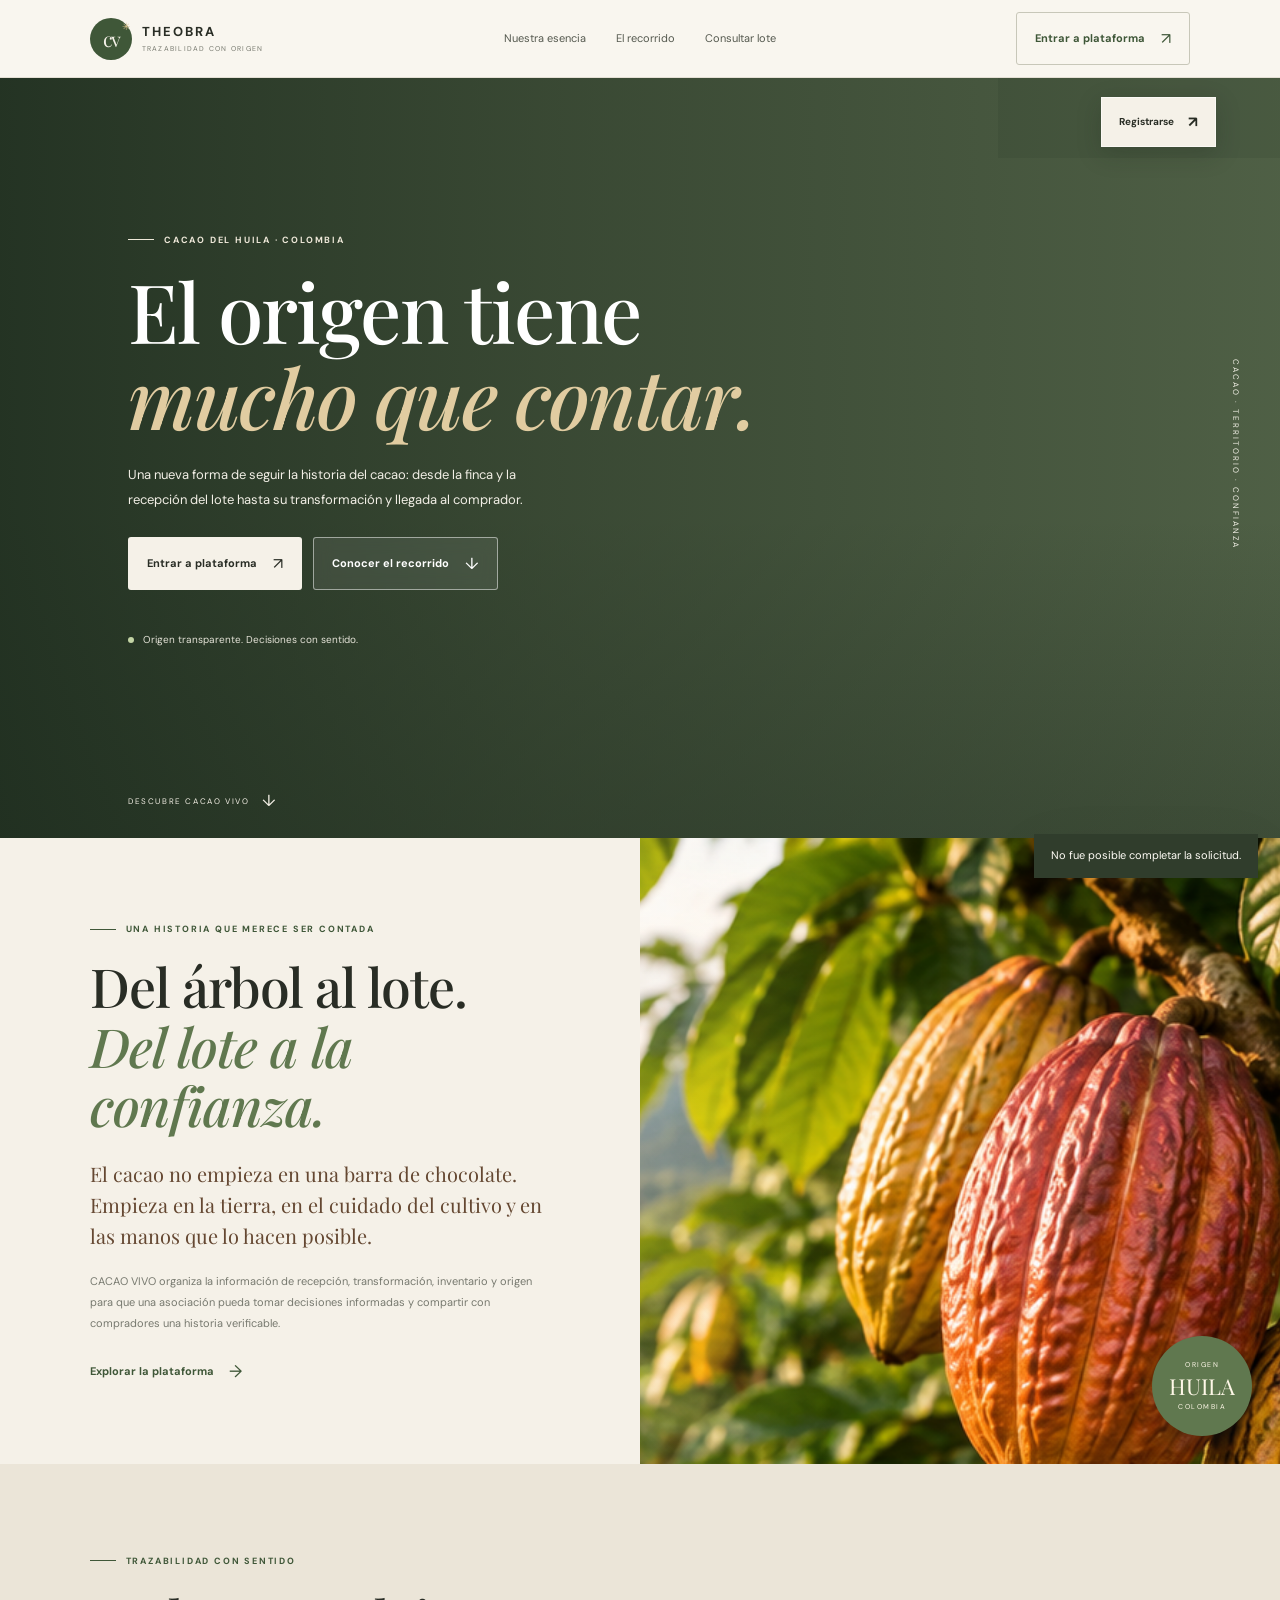
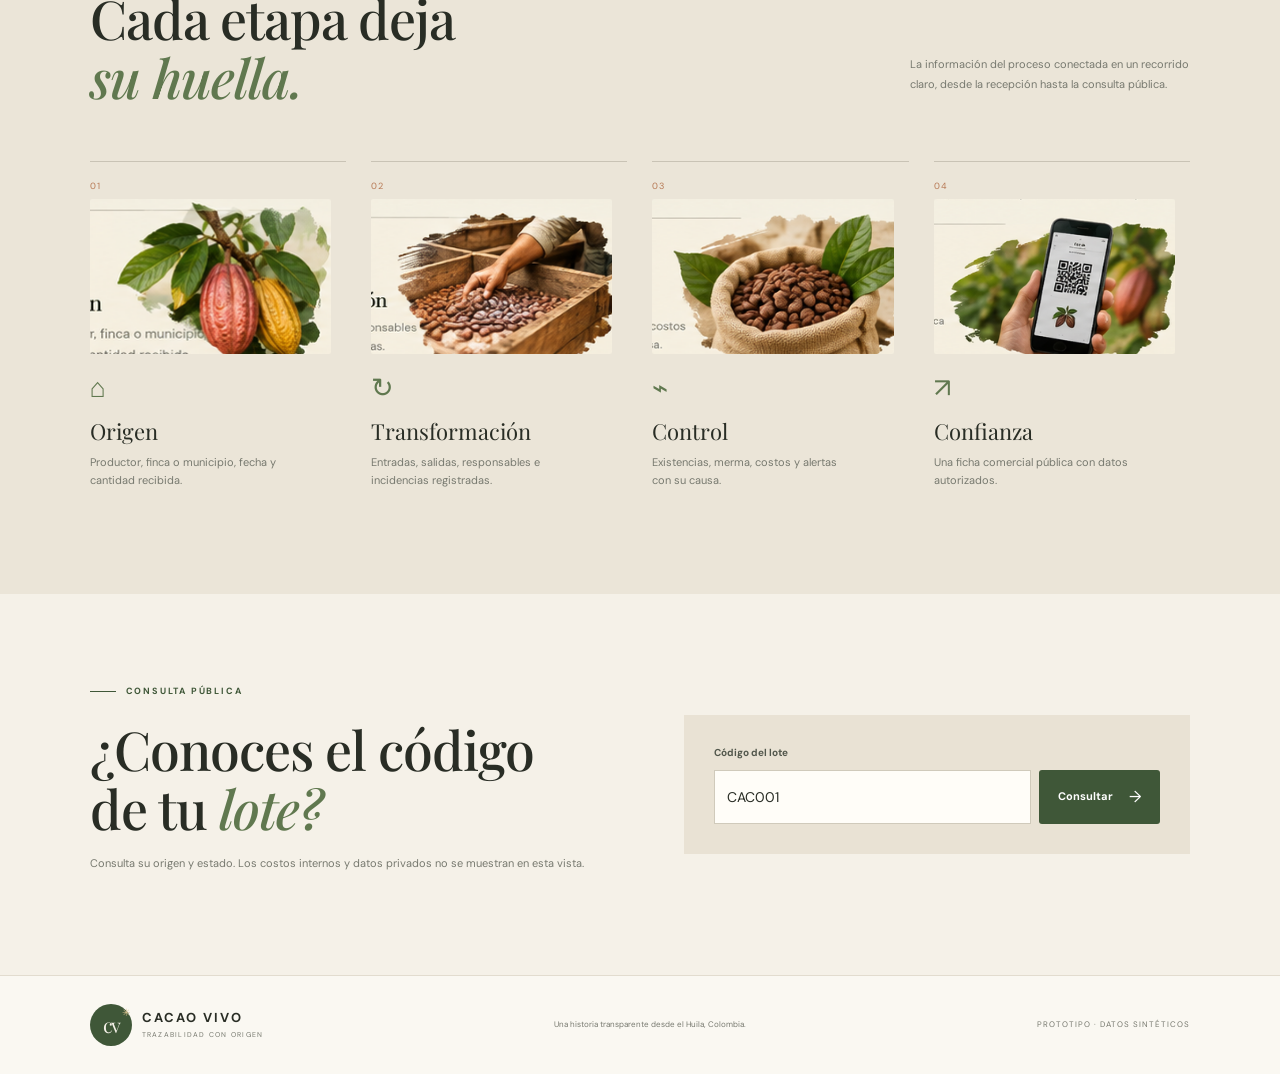
==== commit dac5e693: "Integracion Completa" ====
--- a/src/main/resources/static/index.html
+++ b/src/main/resources/static/index.html
@@ -3,7 +3,7 @@
 <head>
   <meta charset="utf-8"><meta name="viewport" content="width=device-width, initial-scale=1">
   <meta name="theme-color" content="#f5f1e8">
-  <title>CACAO VIVO | El origen importa</title>
+  <title>THEOBRA | El origen importa</title>
   <link rel="preconnect" href="https://fonts.googleapis.com"><link rel="preconnect" href="https://fonts.gstatic.com" crossorigin>
   <link href="https://fonts.googleapis.com/css2?family=DM+Sans:wght@400;500;600;700&family=Playfair+Display:wght@500;600;700&display=swap" rel="stylesheet">
   <link rel="stylesheet" href="css/styles.css">
@@ -12,7 +12,7 @@
   <!-- PANTALLA 1: landing pública -->
   <div id="landingScreen" class="screen active">
     <header class="public-nav">
-      <a class="brand" href="#inicio"><span class="brand-symbol">cv<span>✳</span></span><span><b>CACAO VIVO</b><small>TRAZABILIDAD CON ORIGEN</small></span></a>
+      <a class="brand" href="#inicio"><span class="brand-symbol">cv<span>✳</span></span><span><b>THEOBRA</b><small>TRAZABILIDAD CON ORIGEN</small></span></a>
       <nav><a href="#historia">Nuestra esencia</a><a href="#recorrido">El recorrido</a><a href="#consulta">Consultar lote</a></nav>
       <button class="btn btn-outline" data-enter>Entrar a plataforma <span>↗</span></button>
     </header>
@@ -68,14 +68,14 @@
         <button class="side-link" data-page="alerts"><span>!</span> Alertas</button>
         <button class="side-link" data-page="audit"><span>◷</span> Historial de auditoría</button>
       </nav>
-      <div class="sidebar-bottom"><div class="user-avatar">AD</div><div><b id="sidebarUser">Administrador demo</b><small>Modo demostración</small></div><button id="switchRole" title="Cambiar rol demo">⌄</button></div>
+      <div class="sidebar-bottom"><div class="user-avatar">AD</div><div><b id="sidebarUser">Sin sesión</b><small>Sesión de la asociación</small></div><button id="switchRole" title="Cambiar rol demo">⌄</button></div>
     </aside>
     <div class="app-main">
-      <header class="app-topbar"><div><button class="mobile-menu" id="mobileMenu">☰</button><span class="crumb">CACAO VIVO <span>/</span> <b id="pageCrumb">Resumen</b></span></div><div class="topbar-right"><span class="demo-tag"><i></i> DATOS DE DEMOSTRACIÓN</span><button class="avatar-btn" id="userMenu">AD</button></div></header>
+      <header class="app-topbar"><div><button class="mobile-menu" id="mobileMenu">☰</button><span class="crumb">CACAO VIVO <span>/</span> <b id="pageCrumb">Resumen</b></span></div><div class="topbar-right"><span class="demo-tag"><i></i> REGISTROS DE LA ASOCIACIÓN</span><button class="logout-btn" id="logoutButton" type="button" hidden>Cerrar sesión</button><button class="avatar-btn" id="userMenu" type="button" aria-label="Cerrar sesión" title="Cerrar sesión">AD</button></div></header>
       <main class="app-content">
         <section class="app-page active" id="page-dashboard">
           <div class="page-title-row"><div><p class="eyebrow"><span></span> VISTA GENERAL</p><h1>Buenos días, <em id="welcomeRole">administrador.</em></h1><p class="muted">Aquí tienes el estado actual de los lotes y sus procesos.</p></div><button class="btn btn-green" data-page-go="lots">+ Registrar lote</button></div>
-          <div class="stat-grid"><article><span>Lotes registrados</span><strong id="statLots">03</strong><small>Identificadores únicos</small></article><article><span>Existencia disponible</span><strong id="statAvailable">330 <i>kg</i></strong><small>Según operaciones registradas</small></article><article><span>Alertas activas</span><strong id="statAlerts">01</strong><small>Reglas de demostración</small></article><article><span>Margen del ejemplo</span><strong>20<i>%</i></strong><small>Supuesto oficial del reto</small></article></div>
+          <div class="stat-grid"><article><span>Lotes registrados</span><strong id="statLots">03</strong><small>Identificadores únicos</small></article><article><span>Existencia disponible</span><strong id="statAvailable">330 <i>kg</i></strong><small>Según operaciones registradas</small></article><article><span>Alertas activas</span><strong id="statAlerts">01</strong><small>Reglas del reto</small></article><article><span>Margen del ejemplo</span><strong>20<i>%</i></strong><small>Supuesto oficial del reto</small></article></div>
           <div class="dashboard-grid"><section class="surface"><div class="surface-head"><div><span class="overline">INVENTARIO</span><h2>Existencias por lote</h2></div><button class="text-button" data-page-go="lots">Ver todos →</button></div><div id="dashboardInventory" class="inventory-list"></div></section><section class="surface"><div class="surface-head"><div><span class="overline">REQUIEREN ATENCIÓN</span><h2>Alertas recientes</h2></div><span class="alert-number" id="alertNumber">01</span></div><div id="dashboardAlerts" class="alert-list"></div><button class="text-button" data-page-go="alerts">Revisar alertas →</button></section></div>
           <section class="surface recent-surface"><div class="surface-head"><div><span class="overline">ACCESO RÁPIDO</span><h2>Continúa tu trabajo</h2></div></div><div class="quick-actions"><button data-page-go="lots"><span>▤</span><b>Registrar recepción</b><small>Crear un lote de cacao</small></button><button data-page-go="transform"><span>↻</span><b>Transformar lote</b><small>Registrar entradas y salidas</small></button><button data-page-go="trace"><span>⌁</span><b>Consultar trazabilidad</b><small>Ver el recorrido del lote</small></button><button data-page-go="public"><span>⌗</span><b>Ficha comercial</b><small>Preparar consulta pública</small></button></div></section>
         </section>
@@ -86,8 +86,30 @@
         </section>
         <section class="app-page" id="page-transform">
           <div class="page-title-row"><div><p class="eyebrow"><span></span> PROCESO AGROINDUSTRIAL</p><h1>Transformación de <em>cacao.</em></h1><p class="muted">Registra una etapa vinculada a su lote de origen y revisa sus indicadores.</p></div></div>
-          <div class="two-col"><section class="surface"><span class="overline">NUEVA OPERACIÓN</span><h2>Datos de transformación</h2><form id="transformForm" class="form-stack"><label>Lote de origen<select id="transformLot" required></select></label><div class="form-pair"><label>Etapa<input id="transformStage" value="Secado y selección" required></label><label>Responsable<input id="transformResponsible" value="Operador demo" required></label></div><div class="form-pair"><label>Entrada (kg)<input id="transformInput" type="number" min=".01" step=".01" value="100" required></label><label>Salida (kg)<input id="transformOutput" type="number" min="0" step=".01" value="80" required></label></div><label>Costo total de etapa (COP)<input id="transformCost" type="number" min="0" value="1600000" required></label><label>Incidencias o justificación<textarea id="transformIncident" rows="3" placeholder="Obligatorio si la salida supera la entrada"></textarea></label><button class="btn btn-green" type="submit">Guardar transformación <span>→</span></button><small class="fine-print">Modo demo local. El control de inventario definitivo debe ejecutarse también en el backend.</small></form></section>
-          <section class="surface calc-surface"><span class="overline">INDICADORES CALCULADOS</span><h2>Balance de la etapa</h2><div class="calc-line"><span>Merma estimada</span><b id="calcMerma">20%</b></div><div class="calc-bar"><span id="calcMermaBar"></span></div><div class="calc-line"><span>Costo unitario</span><b id="calcUnitCost">$20.000/kg</b></div><label class="price-label">Precio hipotético de venta (COP/kg)<input id="salePrice" type="number" value="25000" min="0"></label><div class="calc-line"><span>Margen sobre venta</span><b id="calcMargin">20%</b></div><p class="formula-box">Merma = (entrada − salida) ÷ entrada × 100. Costo unitario = costo ÷ salida vendible. Margen = (precio − costo unitario) ÷ precio × 100. El umbral de 15% es una regla del reto, no un estándar de calidad.</p><div id="calcWarning" class="warning-box" hidden></div></section></div>
+          <div class="two-col"><section class="surface"><span class="overline">NUEVA OPERACIÓN</span><h2>Datos de transformación</h2><form id="transformForm" class="form-stack"><label>Lote de origen<select id="transformLot" required></select></label><div class="form-pair"><label>Etapa<input id="transformStage" placeholder="Ej. Secado" required></label><label>Responsable<input id="transformResponsible" value="" required></label></div><div class="form-pair"><label>Entrada (kg)<input id="transformInput" type="number" min=".01" step=".01" placeholder="Ej. 100" required></label><label>Salida (kg)<input id="transformOutput" type="number" min="0" step=".01" placeholder="Ej. 80" required></label></div><label>Costo total de etapa (COP)<input id="transformCost" type="number" min="0" step="0.01" placeholder="Ej. 200000" required></label><label>Fecha de operación<input id="transformDate" type="date" required></label><label>Costos incluidos<textarea id="transformCosts" rows="2" required placeholder="Ej. Mano de obra y energía"></textarea></label><label>Base de masa<select id="transformBalance"><option value="no">Sin adición de insumos ni ajuste de humedad</option><option value="si">Con adición de insumos o ajuste de humedad</option></select></label><label id="balanceReasonLabel" hidden>Justificación del cambio de masa<textarea id="transformBalanceReason" rows="2"></textarea></label><label>Observaciones (opcional)<textarea id="transformIncident" rows="3" placeholder="Información adicional"></textarea></label><p id="transformFeedback" role="status" aria-live="polite"></p><button class="btn btn-green" type="submit">Guardar transformación <span>→</span></button><small class="fine-print">Las cantidades y los permisos se validan en el servidor. Una operación consume materia prima del lote.</small></form></section>
+          <section class="surface calc-surface"><span class="overline">INDICADORES DE ESTA OPERACIÓN</span><h2>Balance de la etapa</h2><div class="calc-line"><span>Merma estimada</span><b id="calcMerma">—</b></div><div class="calc-bar"><span id="calcMermaBar"></span></div><div class="calc-line"><span>Costo unitario</span><b id="calcUnitCost">—</b></div><label class="price-label">Precio de venta de esta operación (COP/kg)<input id="salePrice" type="number" placeholder="Opcional" min="0" step="0.01" form="transformForm"></label><div class="calc-line"><span>Margen sobre venta</span><b id="calcMargin">—</b></div><p class="formula-box">Merma = (entrada − salida) ÷ entrada × 100. Costo unitario = costo ÷ salida vendible. Margen = (precio − costo unitario) ÷ precio × 100. El umbral de 15% es una regla del reto, no un estándar de calidad.</p><div id="calcWarning" class="warning-box" hidden></div></section></div>
+          <section class="surface scenario-surface" aria-labelledby="scenarioTitle">
+            <div class="surface-head"><div><span class="overline">SIMULADOR · SOLO PROYECCIÓN</span><h2 id="scenarioTitle">Explora un escenario productivo</h2></div></div>
+            <p class="muted">Modifica la merma y los valores estimados para proyectar rendimiento y rentabilidad. Estos cálculos son locales: no crean operaciones ni modifican el inventario.</p>
+            <div class="form-pair">
+              <label>Lote e inventario disponible<select id="scenarioLot"><option value="">Inicia sesión para cargar lotes</option></select></label>
+              <label>Merma hipotética (%)<input id="scenarioWaste" type="number" min="0" max="100" step="0.1" value="20"></label>
+            </div>
+            <div class="form-pair">
+              <label>Precio de venta hipotético (COP/kg)<input id="scenarioPrice" type="number" min="0" step="0.01" placeholder="Ej. 25000"></label>
+              <label>Costo estimado por kg de entrada (COP/kg)<input id="scenarioCost" type="number" min="0" step="0.01" placeholder="Ej. 10000"></label>
+            </div>
+            <p id="scenarioStatus" class="fine-print" role="status" aria-live="polite">Los resultados se mostrarán cuando elijas un lote e ingreses precio y costo estimados.</p>
+            <div id="scenarioResults" class="scenario-results" aria-live="polite" hidden>
+              <div class="calc-line"><span>Rendimiento proyectado</span><b id="scenarioYield">—</b></div>
+              <div class="calc-line"><span>Salida estimada</span><b id="scenarioOutput">—</b></div>
+              <div class="calc-line"><span>Ingreso bruto estimado</span><b id="scenarioRevenue">—</b></div>
+              <div class="calc-line"><span>Costo total estimado</span><b id="scenarioTotalCost">—</b></div>
+              <div class="calc-line"><span>Utilidad estimada</span><b id="scenarioProfit">—</b></div>
+              <div class="calc-line"><span>Margen sobre ventas</span><b id="scenarioMargin">—</b></div>
+            </div>
+            <p class="formula-box">Salida estimada = inventario disponible × (1 − merma). Costo total = inventario disponible × costo estimado por kg. Utilidad = ingreso bruto − costo total. No se guarda ningún dato del escenario.</p>
+          </section>
           <section class="surface"><div class="surface-head"><div><span class="overline">OPERACIONES REGISTRADAS</span><h2>Historial de transformación</h2></div></div><div class="table-scroll"><table><thead><tr><th>LOTE</th><th>ETAPA</th><th>ENTRADA</th><th>SALIDA</th><th>MERMA</th><th>COSTO</th></tr></thead><tbody id="transformTable"></tbody></table></div></section>
         </section>
         <section class="app-page" id="page-trace">
@@ -107,10 +129,11 @@
     </div>
   </div>
 
-  <div id="loginModal" class="modal" hidden><div class="modal-card auth-card"><button class="modal-close" data-close-modal="loginModal">×</button><p class="eyebrow"><span></span> ACCESO PRIVADO</p><h2>Entrar a <em>plataforma.</em></h2><p class="muted">Selecciona el perfil técnico autorizado para continuar.</p><div class="role-picker"><button type="button" class="role-choice selected" data-login-role="Administrador"><span>♙</span><b>Administrador</b><small>Gestión completa</small></button><button type="button" class="role-choice" data-login-role="Operador"><span>▤</span><b>Operador</b><small>Gestión operativa</small></button></div><form id="loginForm" class="form-stack"><label>Correo electrónico<input id="loginEmail" type="email" autocomplete="username" placeholder="demo@cacaovivo.co" required></label><label>Contraseña<input id="loginPassword" type="password" autocomplete="current-password" placeholder="Contraseña de demostración" required></label><button class="btn btn-green">Iniciar sesión <span>→</span></button></form><details class="demo-credentials"><summary>Acceso para demostración</summary><p><b>Administrador:</b> admin@cacaovivo.co / CacaoDemo2026</p><p><b>Operador:</b> operador@cacaovivo.co / OperadorDemo2026</p><small>Credenciales ficticias para la presentación. No usar en producción.</small></details><p class="fine-print">Los compradores no necesitan iniciar sesión. Pueden consultar la trazabilidad desde la página pública.</p></div></div>
-  <div id="registerModal" class="modal" hidden><div class="modal-card"><button class="modal-close" data-close-modal="registerModal">×</button><p class="eyebrow"><span></span> CREA TU CUENTA</p><h2>Conecta con el <em>origen.</em></h2><p class="muted">Registro público para compradores. Las cuentas técnicas son autorizadas por la asociación.</p><form id="registerForm" class="form-stack"><label>Nombre completo<input id="registerName" autocomplete="name" required></label><label>Correo electrónico<input id="registerEmail" type="email" autocomplete="email" required></label><div class="form-pair"><label>Teléfono de contacto<input id="registerPhone" type="tel" autocomplete="tel" placeholder="300 000 0000" required></label><label>Tipo de comprador<select id="registerBuyerType" required><option value="">Selecciona una opción</option><option>Persona natural</option><option>Comercio / tienda</option><option>Empresa</option><option>Distribuidor</option></select></label></div><label>Ciudad o municipio<input id="registerCity" autocomplete="address-level2" required></label><label>Contraseña<input id="registerPassword" type="password" minlength="8" autocomplete="new-password" required></label><label>Confirmar contraseña<input id="registerPasswordConfirm" type="password" minlength="8" autocomplete="new-password" required></label><button class="btn btn-green">Crear cuenta de comprador <span>→</span></button><small class="fine-print">Demo local: la cuenta se guarda en este navegador y no se crea en el backend.</small></form></div></div>
+  <div id="loginModal" class="modal" hidden><div class="modal-card auth-card"><button class="modal-close" data-close-modal="loginModal">×</button><p class="eyebrow"><span></span> ACCESO PRIVADO</p><h2>Entrar a <em>plataforma.</em></h2><p class="muted">Selecciona tu perfil y usa las credenciales de la cuenta autorizada. El servidor determina tus permisos.</p><div class="role-picker" aria-label="Perfil de cuenta"><button type="button" class="role-choice selected" data-login-role="Administrador" aria-pressed="true"><span>♙</span><b>Administrador</b><small>Gestión completa</small></button><button type="button" class="role-choice" data-login-role="Operador" aria-pressed="false"><span>▤</span><b>Operador</b><small>Gestión operativa</small></button></div><form id="loginForm" class="form-stack"><label>Correo electrónico<input id="loginEmail" type="email" autocomplete="username" placeholder="Correo de tu cuenta" required></label><label>Contraseña<input id="loginPassword" type="password" autocomplete="current-password" placeholder="Contraseña de tu cuenta" required></label><button class="btn btn-green">Iniciar sesión <span>→</span></button></form><p class="fine-print">El perfil seleccionado solo identifica el tipo de cuenta; no cambia los permisos. Los compradores pueden consultar la trazabilidad pública sin iniciar sesión.</p></div></div>
+  <div id="registerModal" class="modal" hidden><div class="modal-card"><button class="modal-close" data-close-modal="registerModal">×</button><p class="eyebrow"><span></span> CREA TU CUENTA</p><h2>Conecta con el <em>origen.</em></h2><p class="muted">Registro público para compradores. Las cuentas técnicas son autorizadas por la asociación.</p><form id="registerForm" class="form-stack"><label>Nombre completo<input id="registerName" autocomplete="name" required></label><label>Correo electrónico<input id="registerEmail" type="email" autocomplete="email" required></label><div class="form-pair"><label>Teléfono de contacto<input id="registerPhone" type="tel" autocomplete="tel" placeholder="300 000 0000" required></label><label>Tipo de comprador<select id="registerBuyerType" required><option value="">Selecciona una opción</option><option>Persona natural</option><option>Comercio / tienda</option><option>Empresa</option><option>Distribuidor</option></select></label></div><label>Ciudad o municipio<input id="registerCity" autocomplete="address-level2" required></label><label>Contraseña<input id="registerPassword" type="password" minlength="12" autocomplete="new-password" required></label><label>Confirmar contraseña<input id="registerPasswordConfirm" type="password" minlength="12" autocomplete="new-password" required></label><button class="btn btn-green">Crear cuenta de comprador <span>→</span></button><small class="fine-print">Registro de comprador en la asociación. No concede permisos de operador ni administrador.</small></form></div></div>
   <div id="lotModal" class="modal" hidden><div class="modal-card"><button class="modal-close" data-close-modal="lotModal">×</button><p class="eyebrow"><span></span> RECEPCIÓN DE CACAO</p><h2>Registrar <em>lote.</em></h2><form id="lotForm" class="form-stack"><label>Código único<input id="newCode" placeholder="Ej. CAC004" required></label><label>Productor<input id="newProducer" required></label><label>Municipio de origen<input id="newOrigin" required></label><div class="form-pair"><label>Fecha<input id="newDate" type="date" required></label><label>Cantidad recibida (kg)<input id="newQty" type="number" min=".01" step=".01" required></label></div><label>Notas<input id="newNotes"></label><button class="btn btn-green">Guardar lote <span>→</span></button></form></div></div>
   <div id="detailModal" class="modal" hidden><div class="modal-card"><button class="modal-close" data-close-modal="detailModal">×</button><div id="detailContent"></div></div></div>
   <div id="toast" class="toast" role="status" aria-live="polite"></div>
+  <script src="js/api.js"></script>
   <script src="js/app.js"></script>
 </body></html>
--- a/src/main/resources/static/css/styles.css
+++ b/src/main/resources/static/css/styles.css
@@ -1,20 +1,1773 @@
-:root{--cream:#f5f1e8;--paper:#fffdf7;--sand:#e6dcc9;--cocoa:#654832;--ink:#292d25;--muted:#77796f;--green:#60784f;--green-dark:#3f5738;--sage:#dfe6d7;--clay:#b77954;--line:#e2dccf;--gold:#d9c18e;--serif:"Playfair Display",Georgia,serif;--sans:"DM Sans",Arial,sans-serif;--shadow:0 20px 60px #2c2b2214}*{box-sizing:border-box}html{scroll-behavior:smooth}body{margin:0;background:var(--cream);color:var(--ink);font:14px/1.6 var(--sans)}button,input,select,textarea{font:inherit}button,a{-webkit-tap-highlight-color:transparent}button{cursor:pointer}a{color:inherit;text-decoration:none}.screen{display:none}.screen.active{display:block}.content-width{width:min(1160px,86%);margin:auto}.brand{display:flex;align-items:center;gap:10px;line-height:1.2}.brand-symbol{width:42px;height:42px;display:grid;place-items:center;border-radius:50%;background:var(--green-dark);color:var(--cream);font:20px var(--serif);position:relative;letter-spacing:-2px;flex-shrink:0}.brand-symbol span{position:absolute;right:4px;top:2px;color:var(--gold);font:10px var(--sans)}.brand b{display:block;font-size:13px;letter-spacing:2px}.brand small{display:block;font-size:7px;letter-spacing:1.25px;color:var(--muted);margin-top:5px}.public-nav{height:78px;display:flex;align-items:center;justify-content:space-between;padding:0 7%;background:#f9f6ef;position:sticky;top:0;z-index:30;border-bottom:1px solid #e4dfd4}.public-nav nav{display:flex;gap:30px;font-size:11px;color:#55594f}.public-nav nav a:hover{color:var(--clay)}.btn{border:1px solid transparent;display:inline-flex;align-items:center;justify-content:center;gap:16px;padding:13px 18px;font-size:11px;font-weight:700;border-radius:3px;transition:.2s;white-space:nowrap}.btn:hover{transform:translateY(-2px)}.btn span{font-size:16px;font-weight:400}.btn-outline{border-color:#c8c7b9;background:transparent;color:var(--green-dark)}.btn-green{background:var(--green-dark);color:white}.btn-green:hover{background:var(--cocoa)}.btn-cream{background:var(--cream);color:var(--ink)}.btn-glass{background:#ffffff15;border-color:#ffffff80;color:white;backdrop-filter:blur(8px)}.landing-hero{height:min(760px,calc(100vh - 78px));min-height:600px;position:relative;display:flex;align-items:center;overflow:hidden;background:#526348;color:white;isolation:isolate}.landing-video,.video-overlay{position:absolute;inset:0;width:100%;height:100%;object-fit:cover;z-index:-2}.video-overlay{z-index:-1;background:linear-gradient(90deg,#1c2b1dd9 0%,#2432228a 43%,#25312212 100%),linear-gradient(0deg,#1a251b52,transparent 42%)}.watermark-zone{position:absolute;right:0;top:0;width:clamp(180px,22vw,300px);height:80px;background:#26332320}.video-register{position:absolute;z-index:4;right:5%;top:19px;background:var(--cream);color:var(--ink);border:1px solid #fff9;padding:12px 17px;display:flex;gap:14px;align-items:center;font-size:10px;font-weight:700;box-shadow:0 7px 25px #17211738}.video-register span{font-size:15px}.landing-hero-content{width:min(640px,78%);margin-left:10%;padding:30px 0 65px}.eyebrow{display:flex;align-items:center;gap:10px;color:var(--green-dark);font-size:9px;letter-spacing:1.8px;font-weight:700;margin:0 0 20px}.eyebrow>span{width:26px;height:1px;background:currentColor}.eyebrow.light{color:#eee8d9}.landing-hero h1{font:500 clamp(47px,6.4vw,82px)/1.05 var(--serif);letter-spacing:-1.8px;margin:0}.landing-hero h1 em{color:#e1cca1}.landing-hero-content>p:not(.eyebrow){max-width:445px;font-size:13px;line-height:1.9;color:#f2efe6;margin:24px 0}.hero-buttons{display:flex;gap:11px;flex-wrap:wrap}.hero-caption{margin-top:42px;display:flex;align-items:center;gap:9px;color:#e5e3d8;font-size:10px}.live-dot{width:6px;height:6px;border-radius:50%;background:#c3d4a5}.hero-vertical{position:absolute;right:3%;bottom:38%;writing-mode:vertical-rl;font-size:8px;letter-spacing:2px;color:#f2f0e6}.scroll-cue{position:absolute;bottom:24px;left:10%;font-size:8px;letter-spacing:1.6px;color:#f2eee4;display:flex;gap:13px;align-items:center}.scroll-cue span{font-size:16px}.story-section{display:grid;grid-template-columns:1fr 1fr;gap:8%;align-items:center;padding-top:105px;padding-bottom:110px}.story-copy h2,.section-head h2,.public-query h2{font:500 clamp(34px,4.2vw,55px)/1.1 var(--serif);letter-spacing:-1px;margin:0 0 24px;color:var(--ink)}h2 em{font-weight:500;color:var(--green)}.lead{font:20px/1.55 var(--serif);color:var(--cocoa);max-width:490px}.muted{font-size:11px;color:var(--muted);line-height:1.9}.story-copy>.muted{max-width:470px;margin:16px 0 25px}.text-button{border:0;background:none;color:var(--green-dark);font-size:11px;font-weight:700;padding:0;display:inline-flex;gap:15px;align-items:center}.text-button span{font-size:17px;font-weight:400}.story-photos{position:relative;min-height:430px}.story-photos img{object-fit:cover;position:absolute}.story-photo-main{width:78%;height:360px;right:6%;top:0;border-radius:160px 160px 3px 3px}.story-photo-inset{width:42%;height:195px;left:0;bottom:0;border:8px solid var(--cream)}.origin-badge{position:absolute;right:0;bottom:40px;width:100px;height:100px;border-radius:50%;background:var(--green);color:#fff8e8;display:flex;flex-direction:column;align-items:center;justify-content:center;box-shadow:0 12px 30px #34412d2b}.origin-badge small{font-size:7px;letter-spacing:1.5px}.origin-badge b{font:22px var(--serif)}.journey-section{background:#ebe5d8;padding:90px 0}.section-head{display:flex;justify-content:space-between;align-items:flex-end;gap:30px;margin-bottom:55px}.section-head h2{margin:0}.section-head>.muted{max-width:280px}.journey-grid{display:grid;grid-template-columns:repeat(4,1fr);gap:25px}.journey-grid article{border-top:1px solid #c9c3b5;padding:17px 15px 15px 0;position:relative}.journey-num{font-size:9px;color:var(--clay);letter-spacing:1px}.journey-icon{font-size:27px;color:var(--green);margin:19px 0 10px}.journey-grid h3{font:22px var(--serif);margin:0 0 8px}.journey-grid p{font-size:11px;color:var(--muted);max-width:200px;margin:0}.public-query{display:grid;grid-template-columns:1fr 1fr;gap:8%;align-items:center;padding-top:90px;padding-bottom:90px}.public-query h2{margin-bottom:16px}.lookup-box{background:#e9e2d4;padding:30px}.lookup-box label,.form-stack label{display:flex;flex-direction:column;gap:7px;font-size:10px;font-weight:700;color:#52574c}.input-row{display:flex;gap:8px;margin-top:9px}.input-row input,.lookup-box input{min-width:0;flex:1;border:1px solid #d0cabb;background:#fffdf8;padding:12px;color:var(--ink)}.lookup-result{margin-top:16px;padding:15px;background:#fffdf8;border-left:3px solid var(--green);font-size:11px}.lookup-result p{margin:4px 0;color:var(--muted)}.public-footer{display:flex;justify-content:space-between;align-items:center;padding:28px 7%;background:#faf8f2;gap:20px;border-top:1px solid var(--line)}.public-footer p,.public-footer>span{font-size:8px;color:var(--muted)}.public-footer>span{letter-spacing:1px}
-.app-screen.active{display:flex;min-height:100vh;background:#f6f4ed}.sidebar{width:248px;background:#e9e6da;border-right:1px solid #dcd8ca;display:flex;flex-direction:column;flex-shrink:0;min-height:100vh;padding:24px 15px 16px;position:sticky;top:0;height:100vh}.side-brand{padding:0 8px 27px;border-bottom:1px solid #d4d0c3}.workspace-label{font-size:8px;letter-spacing:1.5px;color:#85877b;font-weight:700;padding:23px 10px 12px}.side-nav{display:flex;flex-direction:column;gap:5px}.side-link{border:0;background:transparent;color:#5f6358;display:flex;align-items:center;gap:12px;padding:12px 12px;text-align:left;border-radius:4px;font-size:11px}.side-link>span{width:20px;font-size:17px;text-align:center;color:#75826a}.side-link:hover{background:#f4f2e9}.side-link.active{background:var(--green-dark);color:white}.side-link.active>span{color:#e4d4a8}.sidebar-bottom{margin-top:auto;padding:14px 6px 0;border-top:1px solid #d4d0c3;display:flex;align-items:center;gap:9px}.user-avatar,.avatar-btn{width:34px;height:34px;border-radius:50%;display:grid;place-items:center;background:#d6dfcb;color:var(--green-dark);font-size:10px;font-weight:700;flex-shrink:0}.sidebar-bottom b{display:block;font-size:9px}.sidebar-bottom small{font-size:8px;color:var(--muted)}.sidebar-bottom button{margin-left:auto;border:0;background:none;color:var(--muted)}.app-main{flex:1;min-width:0}.app-topbar{height:67px;background:#fffdf8;border-bottom:1px solid #e5e0d5;display:flex;align-items:center;justify-content:space-between;padding:0 34px;position:sticky;top:0;z-index:10}.crumb{font-size:10px;color:#85877c}.crumb span{padding:0 9px;color:#c3bdaf}.crumb b{color:var(--ink)}.topbar-right{display:flex;align-items:center;gap:18px}.demo-tag{font-size:8px;letter-spacing:1px;color:#74796a;display:flex;align-items:center;gap:7px}.demo-tag i{width:6px;height:6px;border-radius:50%;background:#91a779}.avatar-btn{border:0}.mobile-menu{display:none;border:0;background:none;font-size:18px}.app-content{padding:36px clamp(20px,4vw,54px) 70px;max-width:1600px;margin:auto}.app-page{display:none}.app-page.active{display:block}.page-title-row{display:flex;align-items:flex-end;justify-content:space-between;gap:20px;margin-bottom:28px}.page-title-row .eyebrow{margin-bottom:12px}.page-title-row h1{font:500 clamp(29px,3.4vw,43px)/1.1 var(--serif);margin:0 0 9px;letter-spacing:-.8px}.page-title-row h1 em{color:var(--green)}.page-title-row .muted{margin:0}.stat-grid{display:grid;grid-template-columns:repeat(4,1fr);gap:13px;margin-bottom:20px}.stat-grid article{background:#fffdf8;border:1px solid #e8e3d8;padding:20px}.stat-grid article>span{display:block;font-size:10px;color:var(--muted)}.stat-grid strong{font:32px var(--serif);display:block;margin:8px 0;color:var(--green-dark)}.stat-grid strong i{font:11px var(--sans)}.stat-grid small{font-size:8px;color:#96978d}.dashboard-grid{display:grid;grid-template-columns:1.15fr 1fr;gap:15px}.surface{background:#fffdf8;border:1px solid #e8e3d8;padding:23px;margin-bottom:16px;min-width:0}.surface-head{display:flex;justify-content:space-between;align-items:center;gap:12px;margin-bottom:19px}.overline{font-size:8px;font-weight:700;letter-spacing:1.4px;color:var(--green)}.surface h2{font:22px var(--serif);margin:5px 0 0}.inventory-list{display:flex;flex-direction:column;gap:17px}.inventory-row{display:grid;grid-template-columns:70px 1fr 65px;gap:12px;align-items:center;font-size:10px}.inventory-row b{font-size:10px}.inventory-track{height:7px;background:#ece8de}.inventory-track span{display:block;height:100%;background:var(--green)}.text-button{cursor:pointer}.alert-list{display:flex;flex-direction:column;gap:10px}.alert-item{display:flex;gap:10px;padding:12px;background:#faf3e6;border-left:2px solid #c68b5e}.alert-icon{width:24px;height:24px;border-radius:50%;display:grid;place-items:center;background:#f0dfca;color:#875831;flex-shrink:0}.alert-item b{display:block;font-size:10px}.alert-item p{font-size:9px;line-height:1.6;color:var(--muted);margin:3px 0 0}.alert-number{background:#f0e0ce;color:#895a36;border-radius:50%;width:27px;height:27px;display:grid;place-items:center;font-size:10px}.recent-surface{margin-top:2px}.quick-actions{display:grid;grid-template-columns:repeat(4,1fr);gap:10px}.quick-actions button{background:#f8f6ef;border:1px solid #e9e3d7;padding:16px;text-align:left;display:flex;flex-direction:column;align-items:flex-start;gap:6px;color:var(--ink)}.quick-actions button:hover{border-color:#9aa98a;background:#f1f3e9}.quick-actions button>span{font-size:21px;color:var(--green);margin-bottom:6px}.quick-actions b{font-size:10px}.quick-actions small{font-size:8px;color:var(--muted)}.toolbar{display:flex;gap:9px;margin-bottom:16px}.toolbar input{flex:1;min-width:100px}.toolbar input,.toolbar select,.form-stack input,.form-stack select,.form-stack textarea,.price-label input{border:1px solid #d9d3c6;background:#fffefa;padding:12px;font-size:11px;color:var(--ink);border-radius:2px}.table-scroll{overflow:auto;width:100%}table{border-collapse:collapse;width:100%;font-size:10px;white-space:nowrap}th{text-align:left;background:#f4f1e8;color:#85867a;font-size:8px;letter-spacing:.7px;padding:12px}td{padding:13px 12px;border-bottom:1px solid #eee9df}td:first-child{font-weight:700;color:var(--green-dark)}.status{display:inline-flex;padding:5px 8px;background:#e4eadc;color:#40553b;font-size:8px;border-radius:2px}.status.blocked{background:#f4dfd4;color:#914d34}.table-action{border:0;background:none;color:var(--green-dark);font-size:10px;font-weight:700}.register-surface{display:flex;align-items:center;justify-content:space-between;gap:20px;background:#e8e9dc}.register-surface h2{font-size:25px}.register-surface p{max-width:500px}.two-col{display:grid;grid-template-columns:1fr 1fr;gap:16px;align-items:start}.form-stack{display:flex;flex-direction:column;gap:13px;margin-top:20px}.form-stack input,.form-stack select,.form-stack textarea{width:100%;margin-top:0}.form-pair{display:grid;grid-template-columns:1fr 1fr;gap:12px}.fine-print{font-size:8px;line-height:1.7;color:#8c8d82;margin:0}.calc-surface{background:#e9e5d9}.calc-surface h2{margin-bottom:25px}.calc-line{display:flex;justify-content:space-between;align-items:center;gap:10px;margin:17px 0}.calc-line>span{font-size:10px;color:#6f7166}.calc-line b{font:22px var(--serif);color:var(--green-dark)}.calc-bar{height:7px;background:#d5d0c2;margin:9px 0 24px}.calc-bar span{display:block;height:100%;background:var(--clay);width:20%}.price-label{display:flex;flex-direction:column;gap:7px;font-size:10px;font-weight:700;margin:20px 0}.formula-box{background:#f5f1e8;padding:12px;font-size:9px;color:#737568;line-height:1.7}.warning-box{background:#f5e2d6;color:#8b4c31;padding:11px;font-size:10px;margin-top:12px}.trace-search-surface form{max-width:540px}.trace-search-surface label{font-size:10px;font-weight:700}.input-action{display:flex;gap:8px;margin-top:8px}.input-action input{flex:1;min-width:0;padding:12px;border:1px solid #d9d3c6;background:#fffefa}.trace-output h2{font:25px var(--serif)}.trace-meta{font-size:10px;color:var(--muted)}.timeline{display:grid;grid-template-columns:repeat(3,1fr);gap:14px;margin-top:24px}.timeline-item{border-top:2px solid var(--sage);padding:15px 10px 0 0}.timeline-item b{display:block;font-size:11px}.timeline-item p{font-size:10px;color:var(--muted);margin:6px 0}.public-card{border-left:3px solid var(--green);background:#f7f5ed;padding:18px;margin-top:18px}.public-card h3{font:22px var(--serif);margin:5px 0}.public-card p{font-size:10px;color:var(--muted)}.qr-surface{text-align:center}.qr-pattern{margin:25px auto;width:125px;height:125px;display:grid;place-items:center;background-color:#fff;background-image:repeating-conic-gradient(#3f5738 0% 25%,#fff 0% 50%);background-size:12px 12px;border:8px solid #fff;box-shadow:0 0 0 1px #ddd7c9}.qr-pattern span{background:#fff;padding:7px;color:var(--green-dark);font-size:11px;font-weight:700}.modal[hidden]{display:none}.modal{position:fixed;inset:0;background:#1c251e9c;z-index:80;display:grid;place-items:center;padding:20px;overflow:auto}.modal-card{position:relative;background:var(--paper);width:min(480px,100%);padding:36px;box-shadow:var(--shadow);max-height:90vh;overflow:auto}.modal-card h2{font:32px var(--serif);margin:0 0 14px}.modal-card h2 em{color:var(--green)}.modal-close{position:absolute;right:13px;top:9px;border:0;background:none;font-size:27px;color:var(--muted)}.toast{position:fixed;z-index:100;right:22px;bottom:22px;background:#303d2c;color:#fffdf6;padding:13px 17px;font-size:11px;box-shadow:var(--shadow);opacity:0;transform:translateY(12px);pointer-events:none;transition:.2s;max-width:calc(100% - 44px)}.toast.show{opacity:1;transform:translateY(0)}
-@media(max-width:1050px){.sidebar{width:220px}.app-content{padding:28px 22px}.stat-grid{grid-template-columns:repeat(2,1fr)}.quick-actions{grid-template-columns:repeat(2,1fr)}.public-nav{padding:0 4%}.story-section{gap:5%}}
-@media(max-width:760px){.public-nav{height:70px;padding:0 5%}.public-nav nav{display:none}.public-nav .btn{font-size:9px;padding:10px}.landing-hero{height:calc(90svh - 70px);min-height:600px}.landing-hero-content{margin-left:7%;width:86%}.landing-hero h1{font-size:clamp(44px,11vw,66px)}.hero-vertical{display:none}.scroll-cue{left:7%}.story-section{grid-template-columns:1fr;padding-top:70px;padding-bottom:75px;gap:35px}.story-photos{min-height:360px}.story-photo-main{height:300px}.story-photo-inset{height:160px}.journey-section{padding:65px 0}.section-head{align-items:flex-start;flex-direction:column;gap:12px;margin-bottom:35px}.journey-grid{grid-template-columns:1fr 1fr;gap:25px 18px}.public-query{grid-template-columns:1fr;gap:20px;padding-top:65px;padding-bottom:65px}.public-footer{flex-wrap:wrap;padding:25px 5%}.public-footer p{order:3;width:100%;margin:0}.public-footer>span{margin-left:auto}.app-screen.active{display:block}.sidebar{position:fixed;z-index:50;left:-260px;top:0;bottom:0;height:100vh;transition:left .25s;box-shadow:var(--shadow)}.sidebar.open{left:0}.app-topbar{height:60px;padding:0 15px}.mobile-menu{display:inline-block;margin-right:10px}.crumb{font-size:9px}.demo-tag{display:none}.app-content{padding:25px 14px 55px}.page-title-row{align-items:flex-start;flex-direction:column;gap:15px}.page-title-row h1{font-size:34px}.stat-grid{gap:8px}.stat-grid article{padding:14px}.stat-grid strong{font-size:27px}.dashboard-grid,.two-col{grid-template-columns:1fr}.surface{padding:17px}.quick-actions{grid-template-columns:1fr 1fr}.toolbar{flex-wrap:wrap}.toolbar input{flex-basis:100%}.toolbar select{flex:1}.register-surface{align-items:flex-start;flex-direction:column}.form-pair{grid-template-columns:1fr}.timeline{grid-template-columns:1fr}.topbar-right{gap:8px}.input-action{flex-direction:column}.modal-card{padding:30px 22px}}
-@media(prefers-reduced-motion:reduce){html{scroll-behavior:auto}*,*::before,*::after{transition:none!important}}
-
+/* ===== 01. VARIABLES Y ESTILOS GENERALES ===== */
+
+:root {
+    --cream:#f5f1e8;
+    --paper:#fffdf7;
+    --sand:#e6dcc9;
+    --cocoa:#654832;
+    --ink:#292d25;
+    --muted:#77796f;
+    --green:#60784f;
+    --green-dark:#3f5738;
+    --sage:#dfe6d7;
+    --clay:#b77954;
+    --line:#e2dccf;
+    --gold:#d9c18e;
+    --serif:"Playfair Display",Georgia,serif;
+    --sans:"DM Sans",Arial,sans-serif;
+    --shadow:0 20px 60px #2c2b2214
+}
+
+* {
+    box-sizing:border-box
+}
+
+html {
+    scroll-behavior:smooth
+}
+
+body {
+    margin:0;
+    background:var(--cream);
+    color:var(--ink);
+    font:14px/1.6 var(--sans)
+}
+
+button,input,select,textarea {
+    font:inherit
+}
+
+button,a {
+    -webkit-tap-highlight-color:transparent
+}
+
+button {
+    cursor:pointer
+}
+
+a {
+    color:inherit;
+    text-decoration:none
+}
+
+.screen {
+    display:none
+}
+
+.screen.active {
+    display:block
+}
+
+.content-width {
+    width:min(1160px,86%);
+    margin:auto
+}
+
+
+/* ===== 02. CABECERA Y NAVEGACIÓN PÚBLICA ===== */
+
+.brand {
+    display:flex;
+    align-items:center;
+    gap:10px;
+    line-height:1.2
+}
+
+.brand-symbol {
+    width:42px;
+    height:42px;
+    display:grid;
+    place-items:center;
+    border-radius:50%;
+    background:var(--green-dark);
+    color:var(--cream);
+    font:20px var(--serif);
+    position:relative;
+    letter-spacing:-2px;
+    flex-shrink:0
+}
+
+.brand-symbol span {
+    position:absolute;
+    right:4px;
+    top:2px;
+    color:var(--gold);
+    font:10px var(--sans)
+}
+
+.brand b {
+    display:block;
+    font-size:13px;
+    letter-spacing:2px
+}
+
+.brand small {
+    display:block;
+    font-size:7px;
+    letter-spacing:1.25px;
+    color:var(--muted);
+    margin-top:5px
+}
+
+.public-nav {
+    height:78px;
+    display:flex;
+    align-items:center;
+    justify-content:space-between;
+    padding:0 7%;
+    background:#f9f6ef;
+    position:sticky;
+    top:0;
+    z-index:30;
+    border-bottom:1px solid #e4dfd4
+}
+
+.public-nav nav {
+    display:flex;
+    gap:30px;
+    font-size:11px;
+    color:#55594f
+}
+
+.public-nav nav a:hover {
+    color:var(--clay)
+}
+
+.btn {
+    border:1px solid transparent;
+    display:inline-flex;
+    align-items:center;
+    justify-content:center;
+    gap:16px;
+    padding:13px 18px;
+    font-size:11px;
+    font-weight:700;
+    border-radius:3px;
+    transition:.2s;
+    white-space:nowrap
+}
+
+.btn:hover {
+    transform:translateY(-2px)
+}
+
+.btn span {
+    font-size:16px;
+    font-weight:400
+}
+
+.btn-outline {
+    border-color:#c8c7b9;
+    background:transparent;
+    color:var(--green-dark)
+}
+
+.btn-green {
+    background:var(--green-dark);
+    color:white
+}
+
+.btn-green:hover {
+    background:var(--cocoa)
+}
+
+.btn-cream {
+    background:var(--cream);
+    color:var(--ink)
+}
+
+.btn-glass {
+    background:#ffffff15;
+    border-color:#ffffff80;
+    color:white;
+    backdrop-filter:blur(8px)
+}
+
+
+/* ===== 03. PORTADA Y VIDEO ===== */
+
+.landing-hero {
+    height:min(760px,calc(100vh - 78px));
+    min-height:600px;
+    position:relative;
+    display:flex;
+    align-items:center;
+    overflow:hidden;
+    background:#526348;
+    color:white;
+    isolation:isolate
+}
+
+.landing-video,.video-overlay {
+    position:absolute;
+    inset:0;
+    width:100%;
+    height:100%;
+    object-fit:cover;
+    z-index:-2
+}
+
+.landing-video {
+    transform: scale(1.4);
+    transform-origin: center center;
+}
+
+.video-overlay {
+    z-index:-1;
+    background:linear-gradient(90deg,#1c2b1dd9 0%,#2432228a 43%,#25312212 100%),linear-gradient(0deg,#1a251b52,transparent 42%)
+}
+
+.watermark-zone {
+    position:absolute;
+    right:0;
+    top:0;
+    width:clamp(180px,22vw,300px);
+    height:80px;
+    background:#26332320
+}
+
+.video-register {
+    position:absolute;
+    z-index:4;
+    right:5%;
+    top:19px;
+    background:var(--cream);
+    color:var(--ink);
+    border:1px solid #fff9;
+    padding:12px 17px;
+    display:flex;
+    gap:14px;
+    align-items:center;
+    font-size:10px;
+    font-weight:700;
+    box-shadow:0 7px 25px #17211738
+}
+
+.video-register span {
+    font-size:15px
+}
+
+.landing-hero-content {
+    width:min(640px,78%);
+    margin-left:10%;
+    padding:30px 0 65px
+}
+
+.eyebrow {
+    display:flex;
+    align-items:center;
+    gap:10px;
+    color:var(--green-dark);
+    font-size:9px;
+    letter-spacing:1.8px;
+    font-weight:700;
+    margin:0 0 20px
+}
+
+.eyebrow>span {
+    width:26px;
+    height:1px;
+    background:currentColor
+}
+
+.eyebrow.light {
+    color:#eee8d9
+}
+
+.landing-hero h1 {
+    font:500 clamp(47px,6.4vw,82px)/1.05 var(--serif);
+    letter-spacing:-1.8px;
+    margin:0
+}
+
+.landing-hero h1 em {
+    color:#e1cca1
+}
+
+.landing-hero-content>p:not(.eyebrow) {
+    max-width:445px;
+    font-size:13px;
+    line-height:1.9;
+    color:#f2efe6;
+    margin:24px 0
+}
+
+.hero-buttons {
+    display:flex;
+    gap:11px;
+    flex-wrap:wrap
+}
+
+.hero-caption {
+    margin-top:42px;
+    display:flex;
+    align-items:center;
+    gap:9px;
+    color:#e5e3d8;
+    font-size:10px
+}
+
+.live-dot {
+    width:6px;
+    height:6px;
+    border-radius:50%;
+    background:#c3d4a5
+}
+
+.hero-vertical {
+    position:absolute;
+    right:3%;
+    bottom:38%;
+    writing-mode:vertical-rl;
+    font-size:8px;
+    letter-spacing:2px;
+    color:#f2f0e6
+}
+
+.scroll-cue {
+    position:absolute;
+    bottom:24px;
+    left:10%;
+    font-size:8px;
+    letter-spacing:1.6px;
+    color:#f2eee4;
+    display:flex;
+    gap:13px;
+    align-items:center
+}
+
+.scroll-cue span {
+    font-size:16px
+}
+
+
+/* ===== 04. HISTORIA, RECORRIDO Y CONSULTA PÚBLICA ===== */
+
+.story-section {
+    display:grid;
+    grid-template-columns:1fr 1fr;
+    gap:8%;
+    align-items:center;
+    padding-top:105px;
+    padding-bottom:110px
+}
+
+.story-copy h2,.section-head h2,.public-query h2 {
+    font:500 clamp(34px,4.2vw,55px)/1.1 var(--serif);
+    letter-spacing:-1px;
+    margin:0 0 24px;
+    color:var(--ink)
+}
+
+h2 em {
+    font-weight:500;
+    color:var(--green)
+}
+
+.lead {
+    font:20px/1.55 var(--serif);
+    color:var(--cocoa);
+    max-width:490px
+}
+
+.muted {
+    font-size:11px;
+    color:var(--muted);
+    line-height:1.9
+}
+
+.story-copy>.muted {
+    max-width:470px;
+    margin:16px 0 25px
+}
+
+.text-button {
+    border:0;
+    background:none;
+    color:var(--green-dark);
+    font-size:11px;
+    font-weight:700;
+    padding:0;
+    display:inline-flex;
+    gap:15px;
+    align-items:center
+}
+
+.text-button span {
+    font-size:17px;
+    font-weight:400
+}
+
+.story-photos {
+    position:relative;
+    min-height:430px
+}
+
+.story-photos img {
+    object-fit:cover;
+    position:absolute
+}
+
+.story-photo-main {
+    width:78%;
+    height:360px;
+    right:6%;
+    top:0;
+    border-radius:160px 160px 3px 3px
+}
+
+.story-photo-inset {
+    width:42%;
+    height:195px;
+    left:0;
+    bottom:0;
+    border:8px solid var(--cream)
+}
+
+.origin-badge {
+    position:absolute;
+    right:0;
+    bottom:40px;
+    width:100px;
+    height:100px;
+    border-radius:50%;
+    background:var(--green);
+    color:#fff8e8;
+    display:flex;
+    flex-direction:column;
+    align-items:center;
+    justify-content:center;
+    box-shadow:0 12px 30px #34412d2b
+}
+
+.origin-badge small {
+    font-size:7px;
+    letter-spacing:1.5px
+}
+
+.origin-badge b {
+    font:22px var(--serif)
+}
+
+.journey-section {
+    background:#ebe5d8;
+    padding:90px 0
+}
+
+.section-head {
+    display:flex;
+    justify-content:space-between;
+    align-items:flex-end;
+    gap:30px;
+    margin-bottom:55px
+}
+
+.section-head h2 {
+    margin:0
+}
+
+.section-head>.muted {
+    max-width:280px
+}
+
+.journey-grid {
+    display:grid;
+    grid-template-columns:repeat(4,1fr);
+    gap:25px
+}
+
+.journey-grid article {
+    border-top:1px solid #c9c3b5;
+    padding:17px 15px 15px 0;
+    position:relative
+}
+
+.journey-num {
+    font-size:9px;
+    color:var(--clay);
+    letter-spacing:1px
+}
+
+.journey-icon {
+    font-size:27px;
+    color:var(--green);
+    margin:19px 0 10px
+}
+
+.journey-grid h3 {
+    font:22px var(--serif);
+    margin:0 0 8px
+}
+
+.journey-grid p {
+    font-size:11px;
+    color:var(--muted);
+    max-width:200px;
+    margin:0
+}
+
+.public-query {
+    display:grid;
+    grid-template-columns:1fr 1fr;
+    gap:8%;
+    align-items:center;
+    padding-top:90px;
+    padding-bottom:90px
+}
+
+.public-query h2 {
+    margin-bottom:16px
+}
+
+.lookup-box {
+    background:#e9e2d4;
+    padding:30px
+}
+
+.lookup-box label,.form-stack label {
+    display:flex;
+    flex-direction:column;
+    gap:7px;
+    font-size:10px;
+    font-weight:700;
+    color:#52574c
+}
+
+.input-row {
+    display:flex;
+    gap:8px;
+    margin-top:9px
+}
+
+.input-row input,.lookup-box input {
+    min-width:0;
+    flex:1;
+    border:1px solid #d0cabb;
+    background:#fffdf8;
+    padding:12px;
+    color:var(--ink)
+}
+
+.lookup-result {
+    margin-top:16px;
+    padding:15px;
+    background:#fffdf8;
+    border-left:3px solid var(--green);
+    font-size:11px
+}
+
+.lookup-result p {
+    margin:4px 0;
+    color:var(--muted)
+}
+
+.public-footer {
+    display:flex;
+    justify-content:space-between;
+    align-items:center;
+    padding:28px 7%;
+    background:#faf8f2;
+    gap:20px;
+    border-top:1px solid var(--line)
+}
+
+.public-footer p,.public-footer>span {
+    font-size:8px;
+    color:var(--muted)
+}
+
+.public-footer>span {
+    letter-spacing:1px
+}
+
+
+/* ===== 05. PLATAFORMA: MENÚ Y ESTRUCTURA ===== */
+
+.app-screen.active {
+    display:flex;
+    min-height:100vh;
+    background:#f6f4ed
+}
+
+.sidebar {
+    width:248px;
+    background:#e9e6da;
+    border-right:1px solid #dcd8ca;
+    display:flex;
+    flex-direction:column;
+    flex-shrink:0;
+    min-height:100vh;
+    padding:24px 15px 16px;
+    position:sticky;
+    top:0;
+    height:100vh
+}
+
+.side-brand {
+    padding:0 8px 27px;
+    border-bottom:1px solid #d4d0c3
+}
+
+.workspace-label {
+    font-size:8px;
+    letter-spacing:1.5px;
+    color:#85877b;
+    font-weight:700;
+    padding:23px 10px 12px
+}
+
+.side-nav {
+    display:flex;
+    flex-direction:column;
+    gap:5px
+}
+
+.side-link {
+    border:0;
+    background:transparent;
+    color:#5f6358;
+    display:flex;
+    align-items:center;
+    gap:12px;
+    padding:12px 12px;
+    text-align:left;
+    border-radius:4px;
+    font-size:11px
+}
+
+.side-link>span {
+    width:20px;
+    font-size:17px;
+    text-align:center;
+    color:#75826a
+}
+
+.side-link:hover {
+    background:#f4f2e9
+}
+
+.side-link.active {
+    background:var(--green-dark);
+    color:white
+}
+
+.side-link.active>span {
+    color:#e4d4a8
+}
+
+.sidebar-bottom {
+    margin-top:auto;
+    padding:14px 6px 0;
+    border-top:1px solid #d4d0c3;
+    display:flex;
+    align-items:center;
+    gap:9px
+}
+
+.user-avatar,.avatar-btn {
+    width:34px;
+    height:34px;
+    border-radius:50%;
+    display:grid;
+    place-items:center;
+    background:#d6dfcb;
+    color:var(--green-dark);
+    font-size:10px;
+    font-weight:700;
+    flex-shrink:0
+}
+
+.sidebar-bottom b {
+    display:block;
+    font-size:9px
+}
+
+.sidebar-bottom small {
+    font-size:8px;
+    color:var(--muted)
+}
+
+.sidebar-bottom button {
+    margin-left:auto;
+    border:0;
+    background:none;
+    color:var(--muted)
+}
+
+.app-main {
+    flex:1;
+    min-width:0
+}
+
+.app-topbar {
+    height:67px;
+    background:#fffdf8;
+    border-bottom:1px solid #e5e0d5;
+    display:flex;
+    align-items:center;
+    justify-content:space-between;
+    padding:0 34px;
+    position:sticky;
+    top:0;
+    z-index:10
+}
+
+.crumb {
+    font-size:10px;
+    color:#85877c
+}
+
+.crumb span {
+    padding:0 9px;
+    color:#c3bdaf
+}
+
+.crumb b {
+    color:var(--ink)
+}
+
+.topbar-right {
+    display:flex;
+    align-items:center;
+    gap:18px
+}
+
+.demo-tag {
+    font-size:8px;
+    letter-spacing:1px;
+    color:#74796a;
+    display:flex;
+    align-items:center;
+    gap:7px
+}
+
+.demo-tag i {
+    width:6px;
+    height:6px;
+    border-radius:50%;
+    background:#91a779
+}
+
+.avatar-btn {
+    border:0
+}
+
+.logout-btn {
+    border:1px solid #d4d0c3;
+    border-radius:4px;
+    background:transparent;
+    color:var(--green-dark);
+    padding:9px 12px;
+    font:600 10px "DM Sans",sans-serif;
+    cursor:pointer
+}
+
+.logout-btn:hover {
+    background:#f4f2e9
+}
+
+.mobile-menu {
+    display:none;
+    border:0;
+    background:none;
+    font-size:18px
+}
+
+.app-content {
+    padding:36px clamp(20px,4vw,54px) 70px;
+    max-width:1600px;
+    margin:auto
+}
+
+.app-page {
+    display:none
+}
+
+.app-page.active {
+    display:block
+}
+
+.page-title-row {
+    display:flex;
+    align-items:flex-end;
+    justify-content:space-between;
+    gap:20px;
+    margin-bottom:28px
+}
+
+.page-title-row .eyebrow {
+    margin-bottom:12px
+}
+
+.page-title-row h1 {
+    font:500 clamp(29px,3.4vw,43px)/1.1 var(--serif);
+    margin:0 0 9px;
+    letter-spacing:-.8px
+}
+
+.page-title-row h1 em {
+    color:var(--green)
+}
+
+.page-title-row .muted {
+    margin:0
+}
+
+
+/* ===== 06. PANEL, INDICADORES Y TARJETAS ===== */
+
+.stat-grid {
+    display:grid;
+    grid-template-columns:repeat(4,1fr);
+    gap:13px;
+    margin-bottom:20px
+}
+
+.stat-grid article {
+    background:#fffdf8;
+    border:1px solid #e8e3d8;
+    padding:20px
+}
+
+.stat-grid article>span {
+    display:block;
+    font-size:10px;
+    color:var(--muted)
+}
+
+.stat-grid strong {
+    font:32px var(--serif);
+    display:block;
+    margin:8px 0;
+    color:var(--green-dark)
+}
+
+.stat-grid strong i {
+    font:11px var(--sans)
+}
+
+.stat-grid small {
+    font-size:8px;
+    color:#96978d
+}
+
+.dashboard-grid {
+    display:grid;
+    grid-template-columns:1.15fr 1fr;
+    gap:15px
+}
+
+.surface {
+    background:#fffdf8;
+    border:1px solid #e8e3d8;
+    padding:23px;
+    margin-bottom:16px;
+    min-width:0
+}
+
+.surface-head {
+    display:flex;
+    justify-content:space-between;
+    align-items:center;
+    gap:12px;
+    margin-bottom:19px
+}
+
+.overline {
+    font-size:8px;
+    font-weight:700;
+    letter-spacing:1.4px;
+    color:var(--green)
+}
+
+.surface h2 {
+    font:22px var(--serif);
+    margin:5px 0 0
+}
+
+.inventory-list {
+    display:flex;
+    flex-direction:column;
+    gap:17px
+}
+
+.inventory-row {
+    display:grid;
+    grid-template-columns:70px 1fr 65px;
+    gap:12px;
+    align-items:center;
+    font-size:10px
+}
+
+.inventory-row b {
+    font-size:10px
+}
+
+.inventory-track {
+    height:7px;
+    background:#ece8de
+}
+
+.inventory-track span {
+    display:block;
+    height:100%;
+    background:var(--green)
+}
+
+.text-button {
+    cursor:pointer
+}
+
+.alert-list {
+    display:flex;
+    flex-direction:column;
+    gap:10px
+}
+
+.alert-item {
+    display:flex;
+    gap:10px;
+    padding:12px;
+    background:#faf3e6;
+    border-left:2px solid #c68b5e
+}
+
+.alert-icon {
+    width:24px;
+    height:24px;
+    border-radius:50%;
+    display:grid;
+    place-items:center;
+    background:#f0dfca;
+    color:#875831;
+    flex-shrink:0
+}
+
+.alert-item b {
+    display:block;
+    font-size:10px
+}
+
+.alert-item p {
+    font-size:9px;
+    line-height:1.6;
+    color:var(--muted);
+    margin:3px 0 0
+}
+
+.alert-number {
+    background:#f0e0ce;
+    color:#895a36;
+    border-radius:50%;
+    width:27px;
+    height:27px;
+    display:grid;
+    place-items:center;
+    font-size:10px
+}
+
+.recent-surface {
+    margin-top:2px
+}
+
+.quick-actions {
+    display:grid;
+    grid-template-columns:repeat(4,1fr);
+    gap:10px
+}
+
+.quick-actions button {
+    background:#f8f6ef;
+    border:1px solid #e9e3d7;
+    padding:16px;
+    text-align:left;
+    display:flex;
+    flex-direction:column;
+    align-items:flex-start;
+    gap:6px;
+    color:var(--ink)
+}
+
+.quick-actions button:hover {
+    border-color:#9aa98a;
+    background:#f1f3e9
+}
+
+.quick-actions button>span {
+    font-size:21px;
+    color:var(--green);
+    margin-bottom:6px
+}
+
+.quick-actions b {
+    font-size:10px
+}
+
+.quick-actions small {
+    font-size:8px;
+    color:var(--muted)
+}
+
+
+/* ===== 07. FORMULARIOS, TABLAS Y OPERACIONES ===== */
+
+.toolbar {
+    display:flex;
+    gap:9px;
+    margin-bottom:16px
+}
+
+.toolbar input {
+    flex:1;
+    min-width:100px
+}
+
+.toolbar input,.toolbar select,.form-stack input,.form-stack select,.form-stack textarea,.price-label input {
+    border:1px solid #d9d3c6;
+    background:#fffefa;
+    padding:12px;
+    font-size:11px;
+    color:var(--ink);
+    border-radius:2px
+}
+
+.table-scroll {
+    overflow:auto;
+    width:100%
+}
+
+table {
+    border-collapse:collapse;
+    width:100%;
+    font-size:10px;
+    white-space:nowrap
+}
+
+th {
+    text-align:left;
+    background:#f4f1e8;
+    color:#85867a;
+    font-size:8px;
+    letter-spacing:.7px;
+    padding:12px
+}
+
+td {
+    padding:13px 12px;
+    border-bottom:1px solid #eee9df
+}
+
+td:first-child {
+    font-weight:700;
+    color:var(--green-dark)
+}
+
+.status {
+    display:inline-flex;
+    padding:5px 8px;
+    background:#e4eadc;
+    color:#40553b;
+    font-size:8px;
+    border-radius:2px
+}
+
+.status.blocked {
+    background:#f4dfd4;
+    color:#914d34
+}
+
+.table-action {
+    border:0;
+    background:none;
+    color:var(--green-dark);
+    font-size:10px;
+    font-weight:700
+}
+
+.register-surface {
+    display:flex;
+    align-items:center;
+    justify-content:space-between;
+    gap:20px;
+    background:#e8e9dc
+}
+
+.register-surface h2 {
+    font-size:25px
+}
+
+.register-surface p {
+    max-width:500px
+}
+
+.two-col {
+    display:grid;
+    grid-template-columns:1fr 1fr;
+    gap:16px;
+    align-items:start
+}
+
+.form-stack {
+    display:flex;
+    flex-direction:column;
+    gap:13px;
+    margin-top:20px
+}
+
+.form-stack input,.form-stack select,.form-stack textarea {
+    width:100%;
+    margin-top:0
+}
+
+.form-pair {
+    display:grid;
+    grid-template-columns:1fr 1fr;
+    gap:12px
+}
+
+.fine-print {
+    font-size:8px;
+    line-height:1.7;
+    color:#8c8d82;
+    margin:0
+}
+
+.calc-surface {
+    background:#e9e5d9
+}
+
+.calc-surface h2 {
+    margin-bottom:25px
+}
+
+.calc-line {
+    display:flex;
+    justify-content:space-between;
+    align-items:center;
+    gap:10px;
+    margin:17px 0
+}
+
+.calc-line>span {
+    font-size:10px;
+    color:#6f7166
+}
+
+.calc-line b {
+    font:22px var(--serif);
+    color:var(--green-dark)
+}
+
+.calc-bar {
+    height:7px;
+    background:#d5d0c2;
+    margin:9px 0 24px
+}
+
+.calc-bar span {
+    display:block;
+    height:100%;
+    background:var(--clay);
+    width:20%
+}
+
+.price-label {
+    display:flex;
+    flex-direction:column;
+    gap:7px;
+    font-size:10px;
+    font-weight:700;
+    margin:20px 0
+}
+
+.formula-box {
+    background:#f5f1e8;
+    padding:12px;
+    font-size:9px;
+    color:#737568;
+    line-height:1.7
+}
+
+.warning-box {
+    background:#f5e2d6;
+    color:#8b4c31;
+    padding:11px;
+    font-size:10px;
+    margin-top:12px
+}
+
+
+/* ===== 08. CONSULTA DE TRAZABILIDAD Y MODALES ===== */
+
+.trace-search-surface form {
+    max-width:540px
+}
+
+.trace-search-surface label {
+    font-size:10px;
+    font-weight:700
+}
+
+.input-action {
+    display:flex;
+    gap:8px;
+    margin-top:8px
+}
+
+.input-action input {
+    flex:1;
+    min-width:0;
+    padding:12px;
+    border:1px solid #d9d3c6;
+    background:#fffefa
+}
+
+.trace-output h2 {
+    font:25px var(--serif)
+}
+
+.trace-meta {
+    font-size:10px;
+    color:var(--muted)
+}
+
+.timeline {
+    display:grid;
+    grid-template-columns:repeat(3,1fr);
+    gap:14px;
+    margin-top:24px
+}
+
+.timeline-item {
+    border-top:2px solid var(--sage);
+    padding:15px 10px 0 0
+}
+
+.timeline-item b {
+    display:block;
+    font-size:11px
+}
+
+.timeline-item p {
+    font-size:10px;
+    color:var(--muted);
+    margin:6px 0
+}
+
+.public-card {
+    border-left:3px solid var(--green);
+    background:#f7f5ed;
+    padding:18px;
+    margin-top:18px
+}
+
+.public-card h3 {
+    font:22px var(--serif);
+    margin:5px 0
+}
+
+.public-card p {
+    font-size:10px;
+    color:var(--muted)
+}
+
+.qr-surface {
+    text-align:center
+}
+
+.qr-pattern {
+    margin:25px auto;
+    width:125px;
+    height:125px;
+    display:grid;
+    place-items:center;
+    background-color:#fff;
+    background-image:repeating-conic-gradient(#3f5738 0% 25%,#fff 0% 50%);
+    background-size:12px 12px;
+    border:8px solid #fff;
+    box-shadow:0 0 0 1px #ddd7c9
+}
+
+.qr-pattern span {
+    background:#fff;
+    padding:7px;
+    color:var(--green-dark);
+    font-size:11px;
+    font-weight:700
+}
+
+.modal[hidden] {
+    display:none
+}
+
+.modal {
+    position:fixed;
+    inset:0;
+    background:#1c251e9c;
+    z-index:80;
+    display:grid;
+    place-items:center;
+    padding:20px;
+    overflow:auto
+}
+
+.modal-card {
+    position:relative;
+    background:var(--paper);
+    width:min(480px,100%);
+    padding:36px;
+    box-shadow:var(--shadow);
+    max-height:90vh;
+    overflow:auto
+}
+
+.modal-card h2 {
+    font:32px var(--serif);
+    margin:0 0 14px
+}
+
+.modal-card h2 em {
+    color:var(--green)
+}
+
+.modal-close {
+    position:absolute;
+    right:13px;
+    top:9px;
+    border:0;
+    background:none;
+    font-size:27px;
+    color:var(--muted)
+}
+
+.toast {
+    position:fixed;
+    z-index:100;
+    right:22px;
+    bottom:22px;
+    background:#303d2c;
+    color:#fffdf6;
+    padding:13px 17px;
+    font-size:11px;
+    box-shadow:var(--shadow);
+    opacity:0;
+    transform:translateY(12px);
+    pointer-events:none;
+    transition:.2s;
+    max-width:calc(100% - 44px)
+}
+
+.toast.show {
+    opacity:1;
+    transform:translateY(0)
+}
+
+
+/* ===== 09. ADAPTACIÓN A PANTALLAS ===== */
+
+@media(max-width:1050px) {
+    .sidebar {
+        width:220px
+    }
+
+    .app-content {
+        padding:28px 22px
+    }
+
+    .stat-grid {
+        grid-template-columns:repeat(2,1fr)
+    }
+
+    .quick-actions {
+        grid-template-columns:repeat(2,1fr)
+    }
+
+    .public-nav {
+        padding:0 4%
+    }
+
+    .story-section {
+        gap:5%
+    }
+
+}
+
+@media(max-width:760px) {
+    .public-nav {
+        height:70px;
+        padding:0 5%
+    }
+
+    .public-nav nav {
+        display:none
+    }
+
+    .public-nav .btn {
+        font-size:9px;
+        padding:10px
+    }
+
+    .landing-hero {
+        height:calc(90svh - 70px);
+        min-height:600px
+    }
+
+    .landing-hero-content {
+        margin-left:7%;
+        width:86%
+    }
+
+    .landing-hero h1 {
+        font-size:clamp(44px,11vw,66px)
+    }
+
+    .hero-vertical {
+        display:none
+    }
+
+    .scroll-cue {
+        left:7%
+    }
+
+    .story-section {
+        grid-template-columns:1fr;
+        padding-top:70px;
+        padding-bottom:75px;
+        gap:35px
+    }
+
+    .story-photos {
+        min-height:360px
+    }
+
+    .story-photo-main {
+        height:300px
+    }
+
+    .story-photo-inset {
+        height:160px
+    }
+
+    .journey-section {
+        padding:65px 0
+    }
+
+    .section-head {
+        align-items:flex-start;
+        flex-direction:column;
+        gap:12px;
+        margin-bottom:35px
+    }
+
+    .journey-grid {
+        grid-template-columns:1fr 1fr;
+        gap:25px 18px
+    }
+
+    .public-query {
+        grid-template-columns:1fr;
+        gap:20px;
+        padding-top:65px;
+        padding-bottom:65px
+    }
+
+    .public-footer {
+        flex-wrap:wrap;
+        padding:25px 5%
+    }
+
+    .public-footer p {
+        order:3;
+        width:100%;
+        margin:0
+    }
+
+    .public-footer>span {
+        margin-left:auto
+    }
+
+    .app-screen.active {
+        display:block
+    }
+
+    .sidebar {
+        position:fixed;
+        z-index:50;
+        left:-260px;
+        top:0;
+        bottom:0;
+        height:100vh;
+        transition:left .25s;
+        box-shadow:var(--shadow)
+    }
+
+    .sidebar.open {
+        left:0
+    }
+
+    .app-topbar {
+        height:60px;
+        padding:0 15px
+    }
+
+    .mobile-menu {
+        display:inline-block;
+        margin-right:10px
+    }
+
+    .crumb {
+        font-size:9px
+    }
+
+    .demo-tag {
+        display:none
+    }
+
+    .app-content {
+        padding:25px 14px 55px
+    }
+
+    .page-title-row {
+        align-items:flex-start;
+        flex-direction:column;
+        gap:15px
+    }
+
+    .page-title-row h1 {
+        font-size:34px
+    }
+
+    .stat-grid {
+        gap:8px
+    }
+
+    .stat-grid article {
+        padding:14px
+    }
+
+    .stat-grid strong {
+        font-size:27px
+    }
+
+    .dashboard-grid,.two-col {
+        grid-template-columns:1fr
+    }
+
+    .surface {
+        padding:17px
+    }
+
+    .quick-actions {
+        grid-template-columns:1fr 1fr
+    }
+
+    .toolbar {
+        flex-wrap:wrap
+    }
+
+    .toolbar input {
+        flex-basis:100%
+    }
+
+    .toolbar select {
+        flex:1
+    }
+
+    .register-surface {
+        align-items:flex-start;
+        flex-direction:column
+    }
+
+    .form-pair {
+        grid-template-columns:1fr
+    }
+
+    .timeline {
+        grid-template-columns:1fr
+    }
+
+    .topbar-right {
+        gap:8px
+    }
+
+    .input-action {
+        flex-direction:column
+    }
+
+    .modal-card {
+        padding:30px 22px
+    }
+
+}
+
+@media(prefers-reduced-motion:reduce) {
+    html {
+        scroll-behavior:auto
+    }
+
+    *,*::before,*::after {
+        transition:none!important
+    }
+
+}
+
+
+/* ===== 10. AJUSTES VISUALES DE FOTOGRAFÍAS ===== */
 
 /* Ajustes visuales solicitados: fotografía de cacao a todo el lado derecho y fotos por etapa */
-.story-section{width:100%;max-width:none;grid-template-columns:minmax(0,1fr) minmax(0,1fr);gap:0;padding:0;align-items:stretch;min-height:540px}
-.story-copy{padding:84px 7vw 78px 7vw;align-self:center}
-.story-photos{position:relative;min-height:540px;height:100%;overflow:hidden;background:#dfe4d3}
-.story-photo-main{position:absolute;inset:0;width:100%;height:100%;object-fit:cover;object-position:center center;right:auto;top:auto;border-radius:0}
-.story-photos:after{content:"";position:absolute;inset:0;background:linear-gradient(90deg,rgba(245,241,232,.08),transparent 30%);pointer-events:none}
-.story-photos .origin-badge{z-index:2;right:28px;bottom:28px}
-.journey-grid article{display:grid;grid-template-rows:auto auto auto auto 1fr;align-content:start;min-width:0}
-.journey-photo{display:block;width:100%;height:155px;object-fit:cover;object-position:center;border-radius:2px;margin:5px 0 12px;background:#e0e4d6}
-.journey-icon{margin:0 0 7px}
-@media(max-width:760px){.story-section{grid-template-columns:1fr}.story-copy{padding:62px 7% 42px}.story-photos{min-height:340px;height:340px}.story-photo-main{height:100%}.journey-photo{height:140px}}
-/* Acceso por roles para la demostración */
-[hidden]{display:none!important}.role-picker{display:grid;grid-template-columns:1fr 1fr;gap:10px;margin:20px 0}.role-choice{display:flex;flex-direction:column;align-items:flex-start;gap:5px;padding:15px;border:1px solid var(--line);background:#f8f6ef;color:var(--ink);text-align:left;border-radius:4px}.role-choice>span{font-size:22px;color:var(--green)}.role-choice b{font-size:11px}.role-choice small{font-size:9px;color:var(--muted)}.role-choice.selected{border-color:var(--green);background:#e9eddf;box-shadow:inset 0 0 0 1px var(--green)}.demo-credentials{margin:18px 0 14px;background:#f1eee5;padding:12px 14px;font-size:10px;color:#54594e}.demo-credentials summary{font-weight:700;cursor:pointer;color:var(--green-dark)}.demo-credentials p{margin:9px 0 4px}.demo-credentials small{font-size:8px;color:var(--muted)}.auth-card{width:min(500px,100%)}@media(max-width:520px){.role-picker{grid-template-columns:1fr 1fr}.role-choice{padding:12px}}
+
+/* ===== 04. HISTORIA, RECORRIDO Y CONSULTA PÚBLICA ===== */
+
+.story-section {
+    width:100%;
+    max-width:none;
+    grid-template-columns:minmax(0,1fr) minmax(0,1fr);
+    gap:0;
+    padding:0;
+    align-items:stretch;
+    min-height:540px
+}
+
+.story-copy {
+    padding:84px 7vw 78px 7vw;
+    align-self:center
+}
+
+.story-photos {
+    position:relative;
+    min-height:540px;
+    height:100%;
+    overflow:hidden;
+    background:#dfe4d3
+}
+
+.story-photo-main {
+    position:absolute;
+    inset:0;
+    width:100%;
+    height:100%;
+    object-fit:cover;
+    object-position:center center;
+    right:auto;
+    top:auto;
+    border-radius:0
+}
+
+.story-photos:after {
+    content:"";
+    position:absolute;
+    inset:0;
+    background:linear-gradient(90deg,rgba(245,241,232,.08),transparent 30%);
+    pointer-events:none
+}
+
+.story-photos .origin-badge {
+    z-index:2;
+    right:28px;
+    bottom:28px
+}
+
+.journey-grid article {
+    display:grid;
+    grid-template-rows:auto auto auto auto 1fr;
+    align-content:start;
+    min-width:0
+}
+
+.journey-photo {
+    display:block;
+    width:100%;
+    height:155px;
+    object-fit:cover;
+    object-position:center;
+    border-radius:2px;
+    margin:5px 0 12px;
+    background:#e0e4d6
+}
+
+.journey-icon {
+    margin:0 0 7px
+}
+
+@media(max-width:760px) {
+    .story-section {
+        grid-template-columns:1fr
+    }
+
+    .story-copy {
+        padding:62px 7% 42px
+    }
+
+    .story-photos {
+        min-height:340px;
+        height:340px
+    }
+
+    .story-photo-main {
+        height:100%
+    }
+
+    .journey-photo {
+        height:140px
+    }
+
+}
+
+
+[hidden] {
+    display:none!important
+}
+
+.role-picker {
+    display:grid;
+    grid-template-columns:1fr 1fr;
+    gap:10px;
+    margin:20px 0
+}
+
+.role-choice {
+    display:flex;
+    flex-direction:column;
+    align-items:flex-start;
+    gap:5px;
+    padding:15px;
+    border:1px solid var(--line);
+    background:#f8f6ef;
+    color:var(--ink);
+    text-align:left;
+    border-radius:4px
+}
+
+.role-choice>span {
+    font-size:22px;
+    color:var(--green)
+}
+
+.role-choice b {
+    font-size:11px
+}
+
+.role-choice small {
+    font-size:9px;
+    color:var(--muted)
+}
+
+.role-choice.selected {
+    border-color:var(--green);
+    background:#e9eddf;
+    box-shadow:inset 0 0 0 1px var(--green)
+}
+
+.auth-card {
+    width:min(500px,100%)
+}
+
+@media(max-width:520px) {
+    .role-picker {
+        grid-template-columns:1fr 1fr
+    }
+
+    .role-choice {
+        padding:12px
+    }
+}
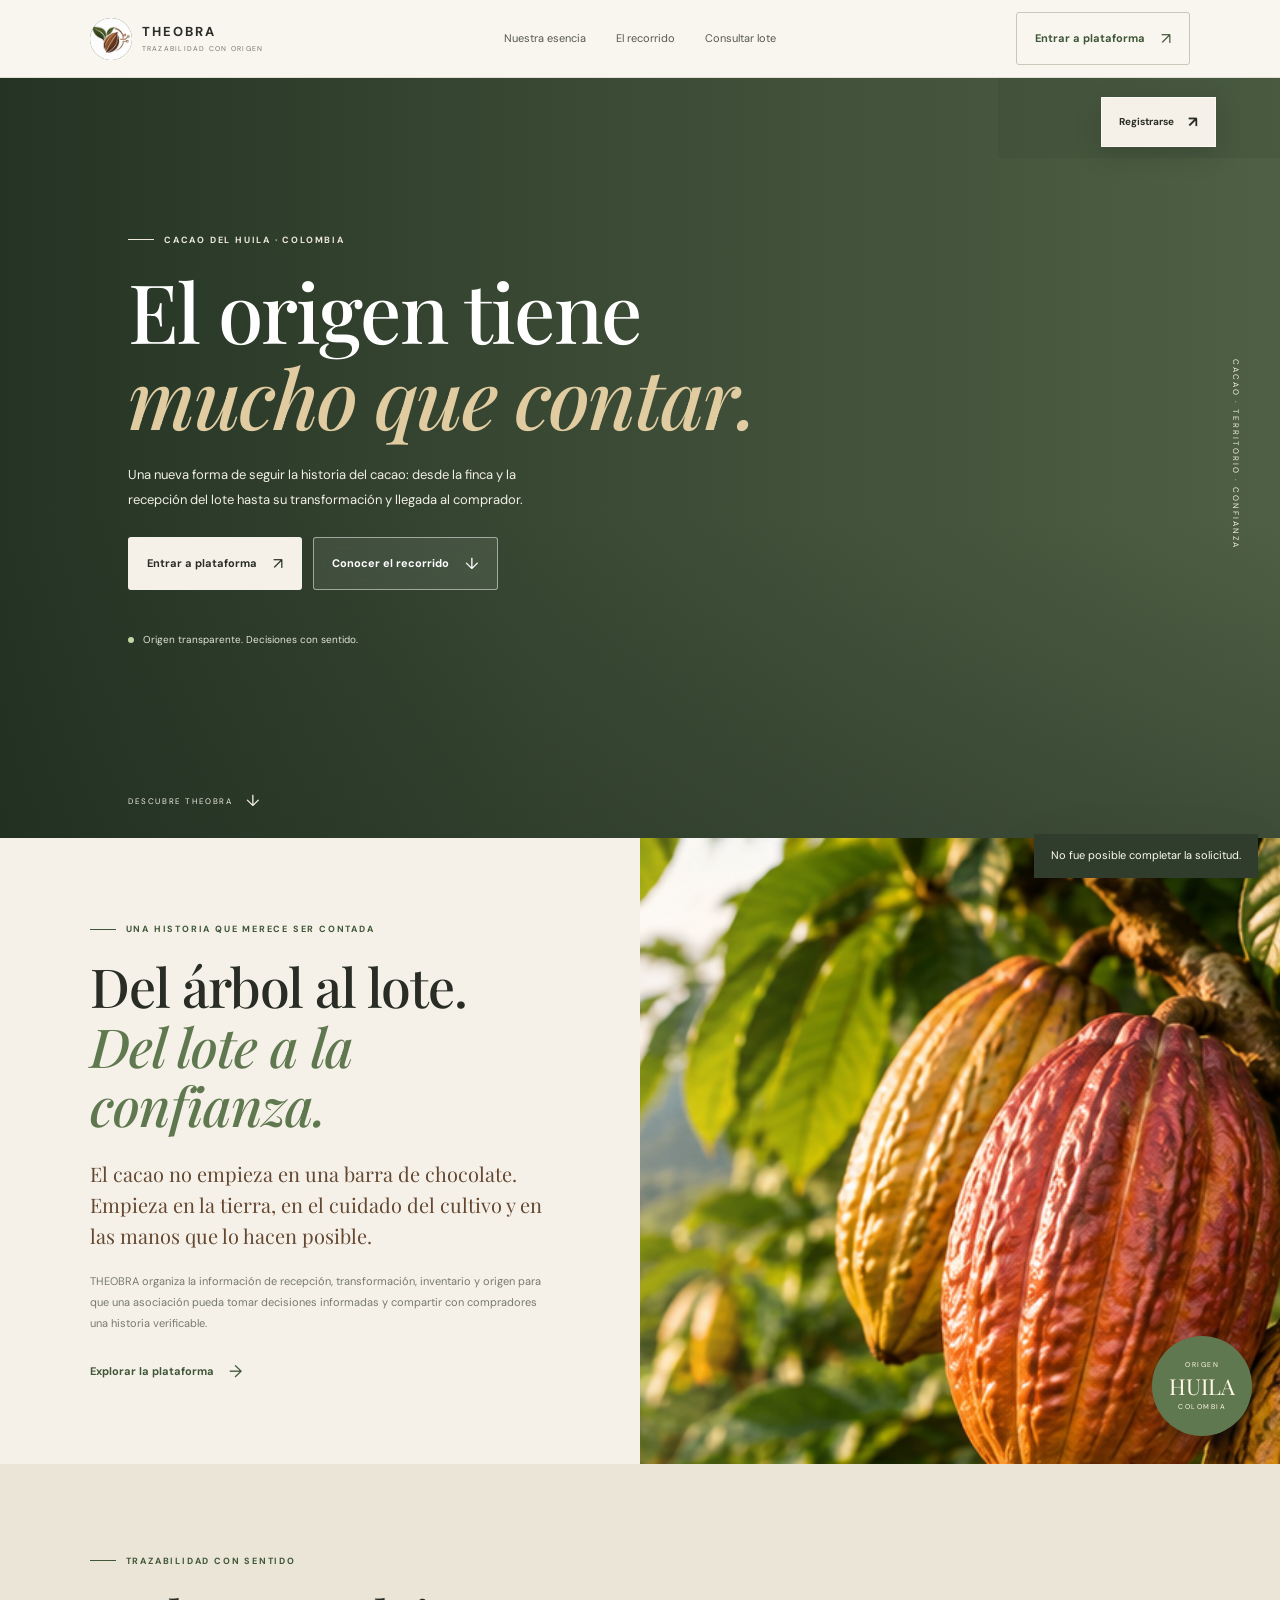
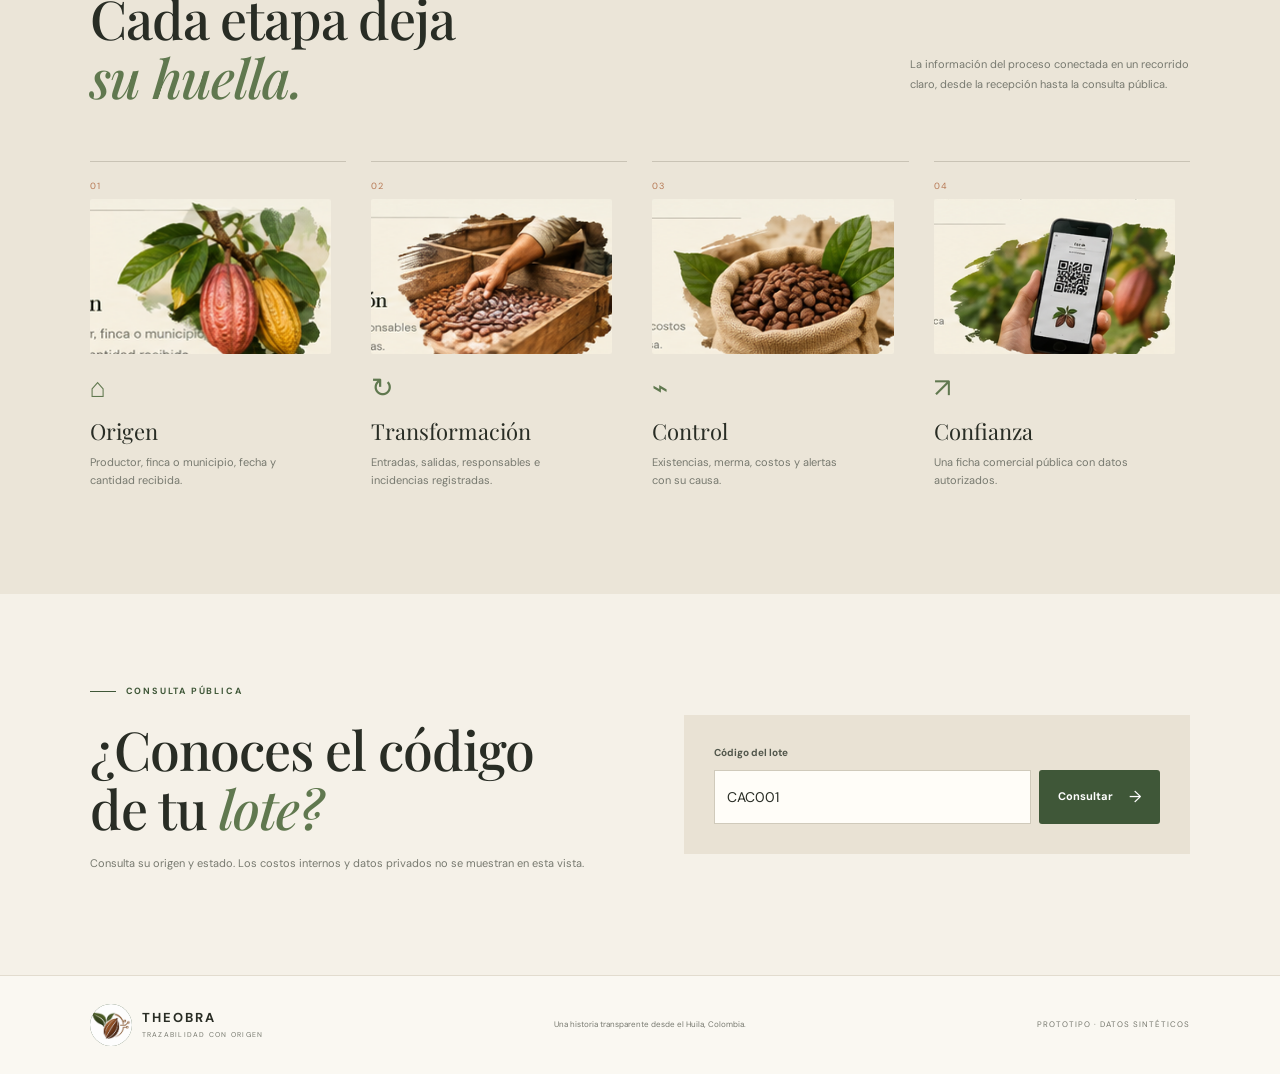
==== commit 820b06c7: "Integra THEOBRA en main Co-authored-by: Copilot <223556219+Copilot@users.noreply.github.com>" ====
--- a/src/main/resources/static/index.html
+++ b/src/main/resources/static/index.html
@@ -12,7 +12,7 @@
   <!-- PANTALLA 1: landing pública -->
   <div id="landingScreen" class="screen active">
     <header class="public-nav">
-      <a class="brand" href="#inicio"><span class="brand-symbol">cv<span>✳</span></span><span><b>THEOBRA</b><small>TRAZABILIDAD CON ORIGEN</small></span></a>
+      <a class="brand" href="#inicio"><span class="brand-symbol"><img src="assets/theobra-logo.png" alt="" style="width:42px;height:42px;object-fit:cover;border-radius:50%"></span><span><b>THEOBRA</b><small>TRAZABILIDAD CON ORIGEN</small></span></a>
       <nav><a href="#historia">Nuestra esencia</a><a href="#recorrido">El recorrido</a><a href="#consulta">Consultar lote</a></nav>
       <button class="btn btn-outline" data-enter>Entrar a plataforma <span>↗</span></button>
     </header>
@@ -30,11 +30,11 @@
           <div class="hero-caption"><span class="live-dot"></span> Origen transparente. Decisiones con sentido.</div>
         </div>
         <div class="hero-vertical">CACAO · TERRITORIO · CONFIANZA</div>
-        <a href="#historia" class="scroll-cue">DESCUBRE CACAO VIVO <span>↓</span></a>
+        <a href="#historia" class="scroll-cue">DESCUBRE THEOBRA <span>↓</span></a>
       </section>
 
       <section class="story-section content-width" id="historia">
-        <div class="story-copy"><p class="eyebrow"><span></span> UNA HISTORIA QUE MERECE SER CONTADA</p><h2>Del árbol al lote.<br><em>Del lote a la confianza.</em></h2><p class="lead">El cacao no empieza en una barra de chocolate. Empieza en la tierra, en el cuidado del cultivo y en las manos que lo hacen posible.</p><p class="muted">CACAO VIVO organiza la información de recepción, transformación, inventario y origen para que una asociación pueda tomar decisiones informadas y compartir con compradores una historia verificable.</p><button class="text-button" data-enter>Explorar la plataforma <span>→</span></button></div>
+        <div class="story-copy"><p class="eyebrow"><span></span> UNA HISTORIA QUE MERECE SER CONTADA</p><h2>Del árbol al lote.<br><em>Del lote a la confianza.</em></h2><p class="lead">El cacao no empieza en una barra de chocolate. Empieza en la tierra, en el cuidado del cultivo y en las manos que lo hacen posible.</p><p class="muted">THEOBRA organiza la información de recepción, transformación, inventario y origen para que una asociación pueda tomar decisiones informadas y compartir con compradores una historia verificable.</p><button class="text-button" data-enter>Explorar la plataforma <span>→</span></button></div>
         <div class="story-photos"><img class="story-photo-main" src="assets/hero-cacao.png" alt="Mazorca de cacao madura creciendo en el árbol, rodeada de hojas verdes" loading="lazy"><div class="origin-badge"><small>ORIGEN</small><b>HUILA</b><small>COLOMBIA</small></div></div>
       </section>
 
@@ -51,13 +51,13 @@
 
       <section class="public-query content-width" id="consulta"><div><p class="eyebrow"><span></span> CONSULTA PÚBLICA</p><h2>¿Conoces el código<br>de tu <em>lote?</em></h2><p class="muted">Consulta su origen y estado. Los costos internos y datos privados no se muestran en esta vista.</p></div><form id="landingLookup" class="lookup-box"><label for="landingCode">Código del lote</label><div class="input-row"><input id="landingCode" value="CAC001" required placeholder="Ej. CAC001"><button class="btn btn-green" type="submit">Consultar <span>→</span></button></div><div id="landingResult" class="lookup-result" hidden></div></form></section>
     </main>
-    <footer class="public-footer"><a class="brand" href="#inicio"><span class="brand-symbol">cv<span>✳</span></span><span><b>CACAO VIVO</b><small>TRAZABILIDAD CON ORIGEN</small></span></a><p>Una historia transparente desde el Huila, Colombia.</p><span>PROTOTIPO · DATOS SINTÉTICOS</span></footer>
+    <footer class="public-footer"><a class="brand" href="#inicio"><span class="brand-symbol"><img src="assets/theobra-logo.png" alt="" style="width:42px;height:42px;object-fit:cover;border-radius:50%"></span><span><b>THEOBRA</b><small>TRAZABILIDAD CON ORIGEN</small></span></a><p>Una historia transparente desde el Huila, Colombia.</p><span>PROTOTIPO · DATOS SINTÉTICOS</span></footer>
   </div>
 
   <!-- PANTALLA 2+ : aplicación de gestión, con navegación entre pantallas -->
   <div id="appScreen" class="screen app-screen">
     <aside class="sidebar">
-      <a class="brand side-brand" href="#" id="backHome"><span class="brand-symbol">cv<span>✳</span></span><span><b>CACAO VIVO</b><small>ESPACIO DE GESTIÓN</small></span></a>
+      <a class="brand side-brand" href="#" id="backHome"><span class="brand-symbol"><img src="assets/theobra-logo.png" alt="" style="width:42px;height:42px;object-fit:cover;border-radius:50%"></span><span><b>THEOBRA</b><small>ESPACIO DE GESTIÓN</small></span></a>
       <div class="workspace-label">ASOCIACIÓN DEMO</div>
       <nav class="side-nav" aria-label="Menú de plataforma">
         <button class="side-link active" data-page="dashboard"><span>◫</span> Resumen</button>
@@ -71,7 +71,7 @@
       <div class="sidebar-bottom"><div class="user-avatar">AD</div><div><b id="sidebarUser">Sin sesión</b><small>Sesión de la asociación</small></div><button id="switchRole" title="Cambiar rol demo">⌄</button></div>
     </aside>
     <div class="app-main">
-      <header class="app-topbar"><div><button class="mobile-menu" id="mobileMenu">☰</button><span class="crumb">CACAO VIVO <span>/</span> <b id="pageCrumb">Resumen</b></span></div><div class="topbar-right"><span class="demo-tag"><i></i> REGISTROS DE LA ASOCIACIÓN</span><button class="logout-btn" id="logoutButton" type="button" hidden>Cerrar sesión</button><button class="avatar-btn" id="userMenu" type="button" aria-label="Cerrar sesión" title="Cerrar sesión">AD</button></div></header>
+      <header class="app-topbar"><div><button class="mobile-menu" id="mobileMenu">☰</button><span class="crumb">THEOBRA <span>/</span> <b id="pageCrumb">Resumen</b></span></div><div class="topbar-right"><span class="demo-tag"><i></i> REGISTROS DE LA ASOCIACIÓN</span><button class="logout-btn" id="logoutButton" type="button" hidden>Cerrar sesión</button><button class="avatar-btn" id="userMenu" type="button" aria-label="Cerrar sesión" title="Cerrar sesión">AD</button></div></header>
       <main class="app-content">
         <section class="app-page active" id="page-dashboard">
           <div class="page-title-row"><div><p class="eyebrow"><span></span> VISTA GENERAL</p><h1>Buenos días, <em id="welcomeRole">administrador.</em></h1><p class="muted">Aquí tienes el estado actual de los lotes y sus procesos.</p></div><button class="btn btn-green" data-page-go="lots">+ Registrar lote</button></div>
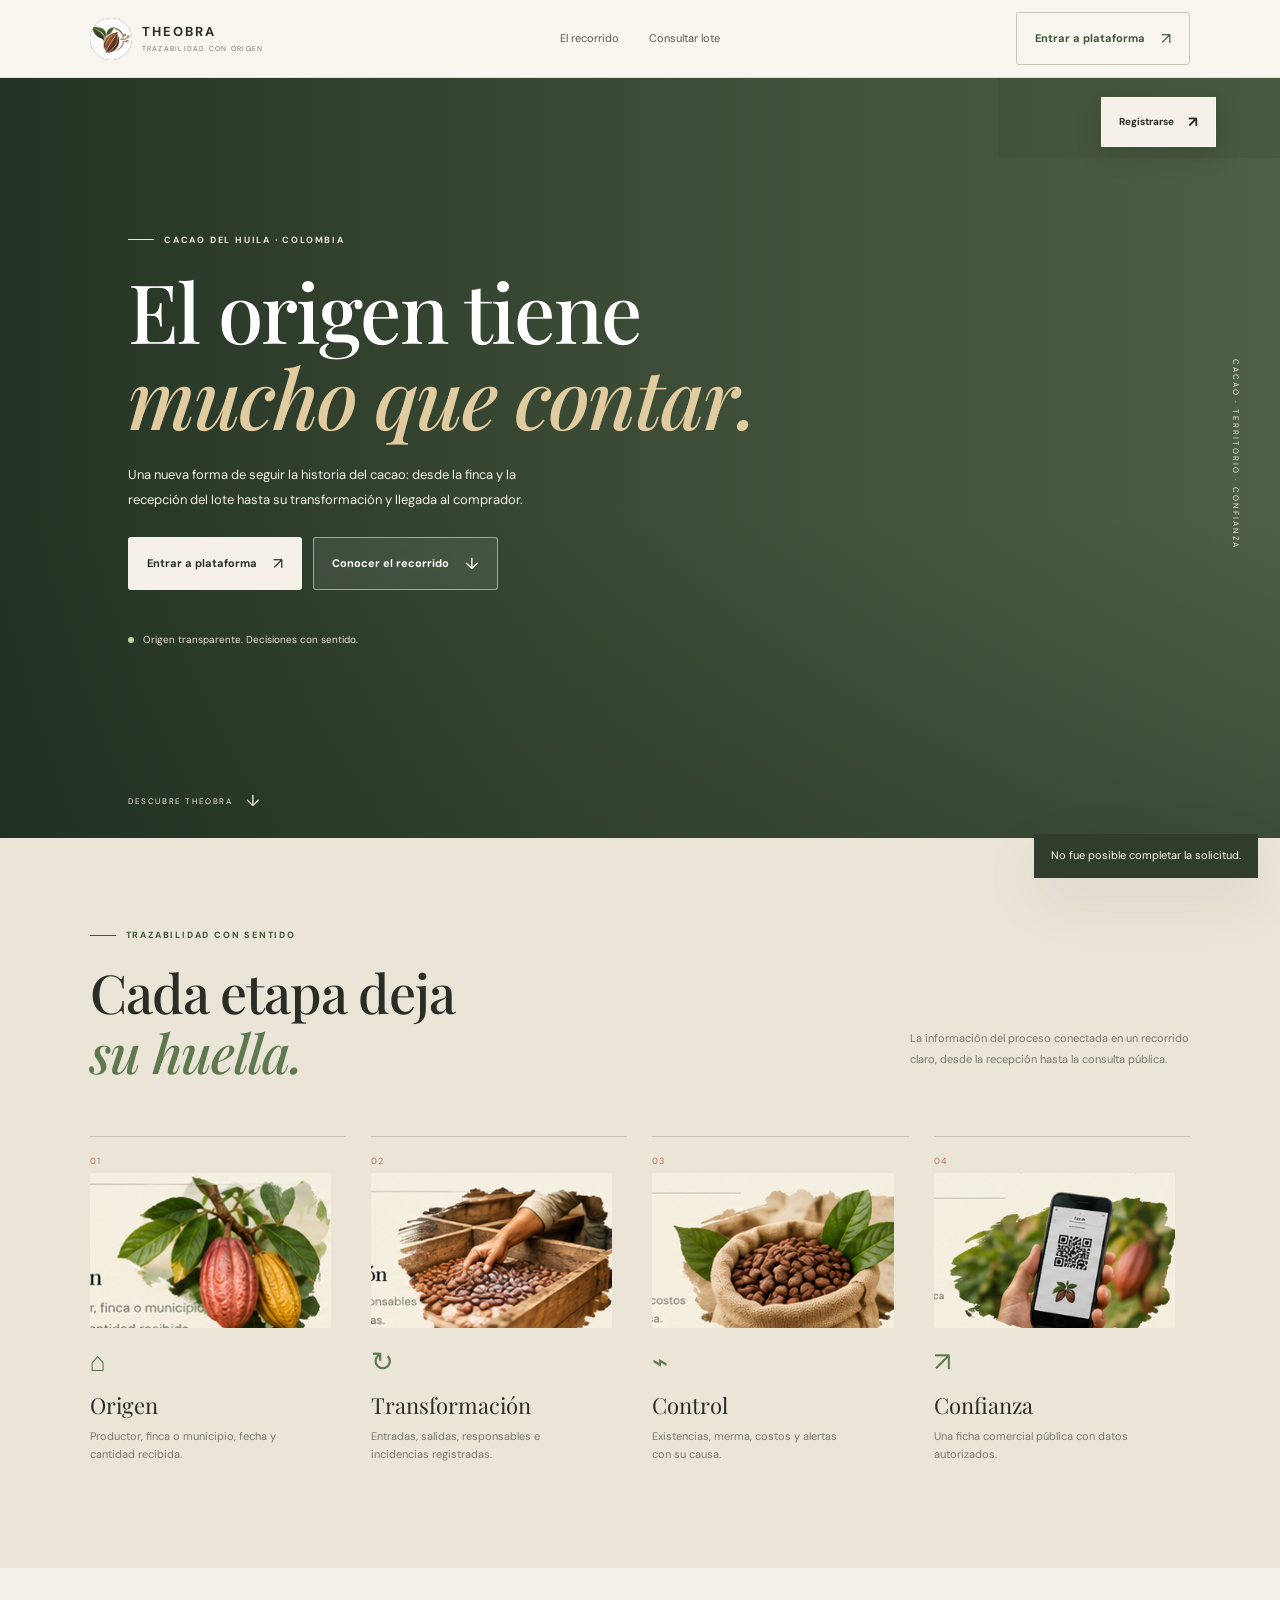
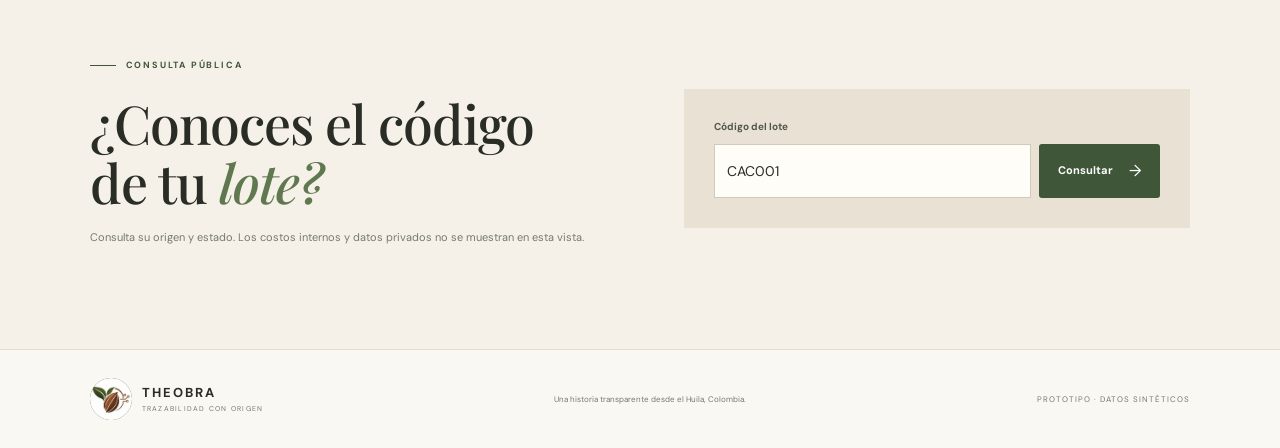
==== commit d1708f6a: "Ajustes requeridos" ====
--- a/src/main/resources/static/index.html
+++ b/src/main/resources/static/index.html
@@ -13,7 +13,7 @@
   <div id="landingScreen" class="screen active">
     <header class="public-nav">
       <a class="brand" href="#inicio"><span class="brand-symbol"><img src="assets/theobra-logo.png" alt="" style="width:42px;height:42px;object-fit:cover;border-radius:50%"></span><span><b>THEOBRA</b><small>TRAZABILIDAD CON ORIGEN</small></span></a>
-      <nav><a href="#historia">Nuestra esencia</a><a href="#recorrido">El recorrido</a><a href="#consulta">Consultar lote</a></nav>
+      <nav><a href="#recorrido">El recorrido</a><a href="#consulta">Consultar lote</a></nav>
       <button class="btn btn-outline" data-enter>Entrar a plataforma <span>↗</span></button>
     </header>
     <main>
@@ -31,11 +31,6 @@
         </div>
         <div class="hero-vertical">CACAO · TERRITORIO · CONFIANZA</div>
         <a href="#historia" class="scroll-cue">DESCUBRE THEOBRA <span>↓</span></a>
-      </section>
-
-      <section class="story-section content-width" id="historia">
-        <div class="story-copy"><p class="eyebrow"><span></span> UNA HISTORIA QUE MERECE SER CONTADA</p><h2>Del árbol al lote.<br><em>Del lote a la confianza.</em></h2><p class="lead">El cacao no empieza en una barra de chocolate. Empieza en la tierra, en el cuidado del cultivo y en las manos que lo hacen posible.</p><p class="muted">THEOBRA organiza la información de recepción, transformación, inventario y origen para que una asociación pueda tomar decisiones informadas y compartir con compradores una historia verificable.</p><button class="text-button" data-enter>Explorar la plataforma <span>→</span></button></div>
-        <div class="story-photos"><img class="story-photo-main" src="assets/hero-cacao.png" alt="Mazorca de cacao madura creciendo en el árbol, rodeada de hojas verdes" loading="lazy"><div class="origin-badge"><small>ORIGEN</small><b>HUILA</b><small>COLOMBIA</small></div></div>
       </section>
 
       <section class="journey-section" id="recorrido">
